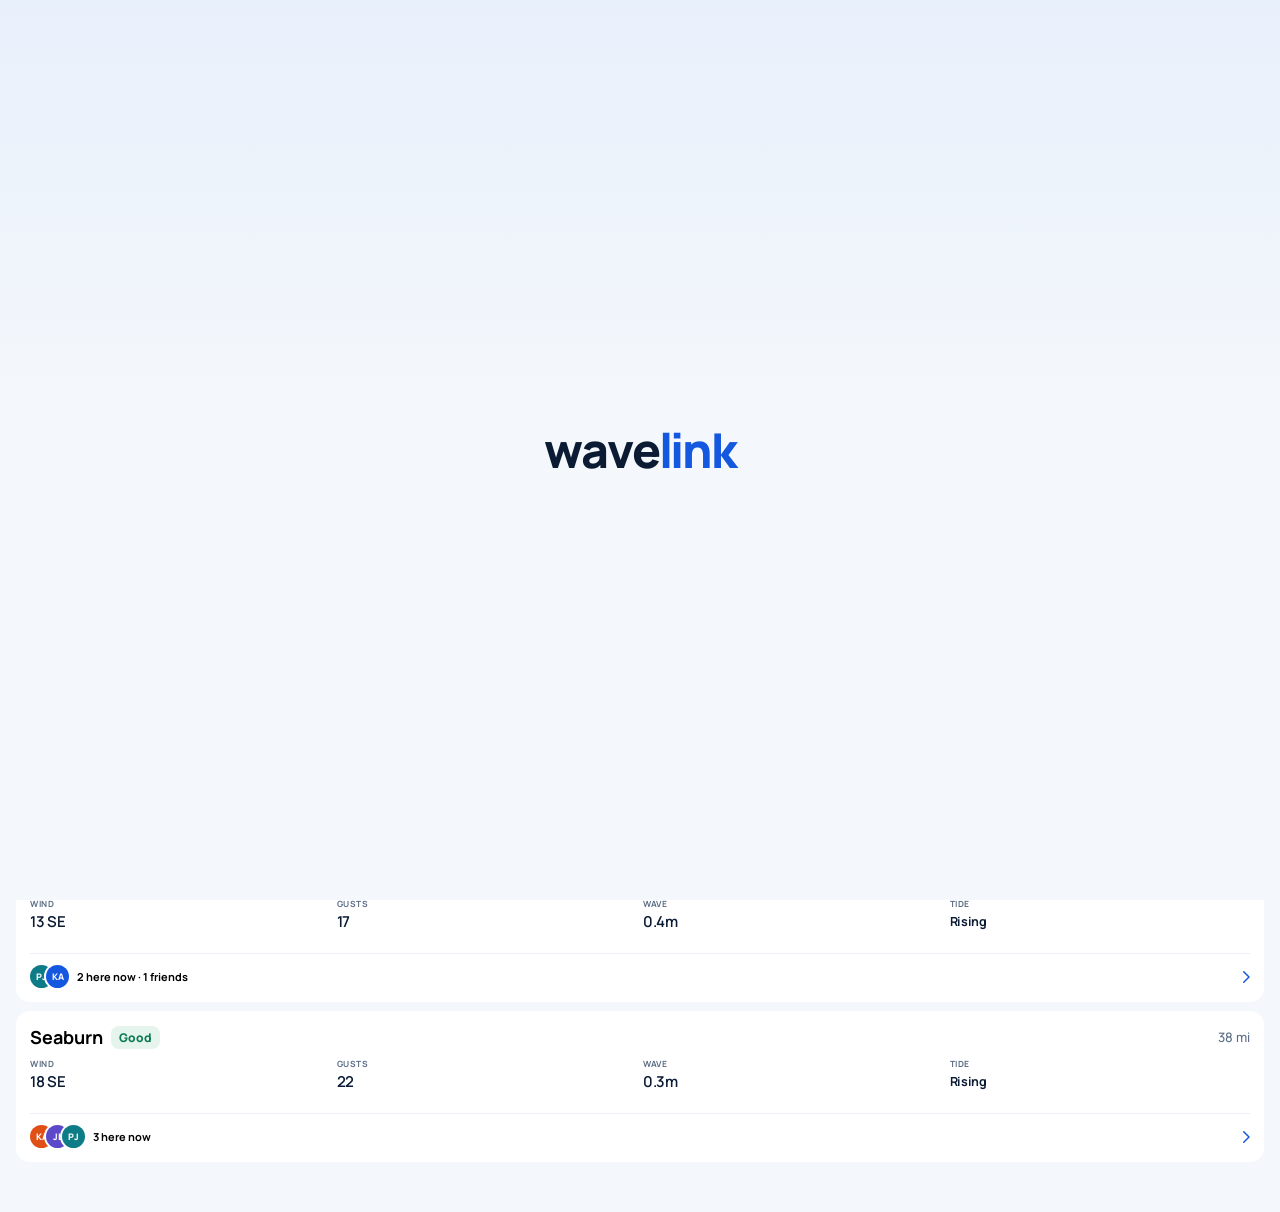
==== index.html @ 1bccefda "First commit" ====
<!doctype html>

<html lang="en">
  <head>
    <title>Wave Link</title>
    <link rel="stylesheet" href="style.css" />
    <meta charset="utf-8" />
    <meta
      name="viewport"
      content="width=device-width, initial-scale=1 viewport-fit=cover"
    />
    <link rel="preconnect" href="https://fonts.gstatic.com" crossorigin />
    <link
      href="https://fonts.googleapis.com/css2?family=Manrope:wght@400;500;600;700;800&family=Space+Grotesk:wght@500;600;700&display=swap"
      rel="stylesheet"
    />
    <link rel="stylesheet" href="motion.css" />
    <link rel="icon" href="assets/logo/favicon/favicon.ico" sizes="any" />
    <link
      rel="icon"
      href="assets/logo/favicon/favicon.svg"
      type="image/svg+xml"
    />
    <link
      rel="apple-touch-icon"
      href="assets/logo/favicon/apple-touch-icon.png"
    />
  </head>
  <body>
    <div class="splash" id="splash" aria-hidden="true">
      <div class="splash-word">
        <span style="--i: 0">w</span><span style="--i: 1">a</span
        ><span style="--i: 2">v</span><span style="--i: 3">e</span
        ><span class="blue" style="--i: 4">l</span
        ><span class="blue" style="--i: 5">i</span
        ><span class="blue" style="--i: 6">n</span
        ><span class="blue" style="--i: 7">k</span>
      </div>
      <p class="splash-caption">Checking conditions near you</p>
    </div>
    <header>
      <a href="index.html" class="brand" aria-label="wavelink">
        <span class="brand-w" aria-hidden="true"
          ><span class="brand-w-letter">w</span
          ><svg class="brand-wave" viewBox="0 0 33 20">
            <path
              pathLength="1"
              d="M3 13c4.5-6.5 9-6.5 13.5 0s9 6.5 13.5 0"
            /></svg></span
        ><span class="brand-rest" aria-hidden="true"
          >ave<span class="brand-link">link</span></span
        >
      </a>
      <img
        class="search-icon-header"
        alt="Search Icon"
        src="assets/icons/ui/search.svg"
      />
      <img class="bell" alt="Bell Icon" src="assets/icons/ui/bell.svg" />
      <span class="avatar">MS</span>
    </header>
    <main>
      <!--<div class="search-bar">
        <img src="assets/icons/ui/search.svg" class="search-icon" alt="" />
        <label for="spot-search" class="visually-hidden"
          >Search spots, people or activities</label
        >
        <input
          id="spot-search"
          type="search"
          placeholder="Search spots, people or activities"
        />
      </div>-->
      <div class="checked-banner" id="checked-banner" hidden>
        <span class="checked-dot"></span>
        <div class="checked-text">
          <span class="checked-title">You're at Beadnell Bay</span>
          <span class="checked-sub" id="checked-sub"
            >Wingfoiling · until 18:30</span
          >
        </div>
        <button type="button" class="checked-out" id="check-out-button">
          Check out
        </button>
      </div>
      <section class="condition-near">
        <div class="condition-near-title">
          <img
            alt=""
            src="assets/icons/nav/map-blue.svg"
            class="condition-near-icon"
          />
          <span class="location">Beadnell Bay</span>
          <span class="time">Now 14:20</span>
        </div>
        <div class="hero-main">
          <div class="hero-wind">
            <span class="hero-number" id="hero-value">23</span>
            <div class="hero-unit">
              <span id="hero-unit">mph</span>
              <span class="hero-dir" id="hero-dir">SE</span>
            </div>
          </div>
          <div class="hero-gusts">
            <span class="hero-gusts-label" id="hero-sec-label">Gusts</span>
            <span class="hero-gusts-value" id="hero-sec-value">27</span>
          </div>
        </div>

        <div class="hero-metrics">
          <div class="hero-metric">
            <span class="spot-label">Wave</span>
            <span class="spot-value">0.7 m</span>
          </div>
          <div class="hero-metric">
            <span class="spot-label">Period</span>
            <span class="spot-value">6 s</span>
          </div>
          <div class="hero-metric">
            <span class="spot-label">Tide</span>
            <span class="spot-value">Rising</span>
          </div>
          <div class="hero-metric">
            <span class="spot-label">Water</span>
            <span class="spot-value">14°</span>
          </div>
        </div>
        <div class="condition-near-description">
          <span class="dot dot--good"></span>
          <!--<span class="description"
            >Steady SE, cross-on at the north end - 4.5 m weather</span
          >-->
        </div>
        <div class="hero-actions">
          <button type="button" class="check-in-button">
            <img src="assets/icons/ui/check-in-white.svg" alt="" />
            Check in here
          </button>
          <button
            type="button"
            class="cam-button"
            id="photo-button"
            aria-label="Post a spot report"
          >
            <img src="assets/icons/ui/camera-blue.svg" alt="" />
          </button>

          <input
            type="file"
            id="photo-input"
            accept="image/*,video/*"
            capture="environment"
            class="visually-hidden"
          />
        </div>
      </section>
      <fieldset class="sport-picker">
        <!--<legend>Condition For</legend>-->
        <div class="pills">
          <input type="radio" id="wing" name="activity" value="wing" checked />
          <label for="wing">
            <img alt="Wing Icon" src="assets/icons/activity/wing.svg" />
            Wing
          </label>

          <input type="radio" id="surf" name="activity" value="surf" />
          <label for="surf">
            <img alt="Surf Icon" src="assets/icons/activity/surf.svg" />
            Surf
          </label>

          <input type="radio" id="kite" name="activity" value="kite" />
          <label for="kite">
            <img alt="Kite Icon" src="assets/icons/activity/kite.svg" />
            Kite
          </label>

          <input type="radio" id="sup" name="activity" value="sup" />
          <label for="sup">
            <img alt="Sup Icon" src="assets/icons/activity/sup.svg" />
            SUP
          </label>

          <input type="radio" id="kayak" name="activity" value="kayak" />
          <label for="kayak">
            <img alt="Kayak Icon" src="assets/icons/activity/kayak.svg" />
            Kayak
          </label>
        </div>
      </fieldset>
      <section class="out-right-now">
        <div class="out-now-title">
          <h3 class="out-right-now-title">Out right now</h3>
          <a href="#" class="out-now-see-all">See all</a>
        </div>
        <div class="out-now-container">
          <div class="out-now-container-title">
            <span class="dot"></span>
            <span class="friends-count"
              ><b id="friend-total">6</b> friends on the water</span
            >
            <span class="spots-count"
              >across <b id="spot-total">3</b> spots</span
            >
          </div>
          <div class="friend-tiles">
            <a href="#" class="friend-tile">
              <span class="friend-avatar" style="background: #1558e0">
                KA
                <img
                  class="friend-badge"
                  src="assets/icons/activity/wing.svg"
                  alt=""
                />
              </span>
              <span class="friend-name">Kevin.A</span>
              <span class="friend-status">Beadnell<br />until 18:30</span>
            </a>
            <a href="#" class="friend-tile">
              <span class="friend-avatar" style="background: #e04f15">
                PJ
                <img
                  class="friend-badge"
                  src="assets/icons/activity/surf.svg"
                  alt=""
                />
              </span>
              <span class="friend-name">Pete.J</span>
              <span class="friend-status">Beadnell<br />posted photo</span>
            </a>
            <a href="#" class="friend-tile">
              <span class="friend-avatar" style="background: #7a15e0">
                JL
                <img
                  class="friend-badge"
                  src="assets/icons/activity/wing.svg"
                  alt=""
                />
              </span>
              <span class="friend-name">James.L</span>
              <span class="friend-status">Beadnell<br />1 hrs in</span>
            </a>
            <a href="#" class="friend-tile">
              <span class="friend-avatar" style="background: #0e7c86">
                TL
                <img
                  class="friend-badge"
                  src="assets/icons/activity/sup.svg"
                  alt=""
                />
              </span>
              <span class="friend-name">Tadek.L</span>
              <span class="friend-status">Tynemouth<br />until 17:00</span>
            </a>
            <a href="#" class="friend-tile">
              <span class="friend-avatar" style="background: #eae610">
                WH
                <img
                  class="friend-badge"
                  src="assets/icons/activity/wing.svg"
                  alt=""
                />
              </span>
              <span class="friend-name">Will.H</span>
              <span class="friend-status">Bambaurgh<br />until 17:00</span>
            </a>
            <a href="#" class="friend-tile">
              <span class="friend-avatar" style="background: #10b7ea">
                GS
                <img
                  class="friend-badge"
                  src="assets/icons/activity/wing.svg"
                  alt=""
                />
              </span>
              <span class="friend-name">Glen.S</span>
              <span class="friend-status">Beadnell<br />8 hrs in</span>
            </a>
            <a href="#" class="add-friend">
              <span class="friend-avatar" style="background: #828282ff">
                +
              </span>
              <span class="friend-name">Add Friends</span>
            </a>
          </div>

          <div class="out-now-lower">
            <span class="people-out"
              ><b id="people-total">22</b> people out at your spots</span
            >
            <a href="#" class="busiest">
              Busiest: <b id="busiest-spot">Tynemouth (9)</b>
              <img src="assets/icons/ui/chevron-right-blue.svg" alt="" />
            </a>
          </div>
        </div>
      </section>
      <section class="favourite-spots">
        <div class="favourite-spots-heading">
          <h3 class="favourite-spots-title">Favourite spots</h3>
          <a href="#" class="favourite-spots-edit">Edit</a>
        </div>
        <div class="favourite-tiles">
          <a href="site.html" class="favourite-tile" data-spot="beadnell">
            <div class="spot-upper">
              <span class="spot-name">Beadnell Bay</span>
              <span class="spot-verdict verdict--good">Good</span>
              <span class="spot-dist">6 mi</span>
            </div>
            <div class="fav-metrics">
              <div class="fav-metric">
                <span class="spot-label">Wind</span>
                <span class="spot-value spot-wind">23 SE</span>
              </div>
              <div class="fav-metric">
                <span class="spot-label">Wave</span>
                <span class="spot-value spot-wave">0.7m</span>
              </div>
              <div class="fav-metric">
                <span class="spot-label">Water</span>
                <span class="spot-value spot-water">14°</span>
              </div>
              <div class="fav-metric">
                <span class="spot-label">Tide</span>
                <span class="spot-value spot-tide">Rising</span>
              </div>
            </div>
            <div class="spot-lower">
              <div class="spot-avatars">
                <span class="mini-avatar" style="background: #1558e0">KA</span>
                <span class="mini-avatar" style="background: #e04f15">PJ</span>
                <span class="mini-avatar" style="background: #5b49c9">JL</span>
                <span class="mini-more">+4</span>
              </div>
              <span class="spot-here">7 here now · 3 friends</span>
              <img src="assets/icons/ui/chevron-right-blue.svg" alt="" />
            </div>
          </a>
          <a href="#" class="favourite-tile" data-spot="budle bay">
            <div class="spot-upper">
              <span class="spot-name">Budle Bay</span>
              <span class="spot-verdict verdict--moderate">Light</span>
              <span class="spot-dist">14 mi</span>
            </div>
            <div class="fav-metrics">
              <div class="fav-metric">
                <span class="spot-label">Wind</span>
                <span class="spot-value spot-wind">13 SE</span>
              </div>
              <div class="fav-metric">
                <span class="spot-label">Wave</span>
                <span class="spot-value spot-wave">0.4m</span>
              </div>
              <div class="fav-metric">
                <span class="spot-label">Water</span>
                <span class="spot-value spot-water">14°</span>
              </div>
              <div class="fav-metric">
                <span class="spot-label">Tide</span>
                <span class="spot-value spot-tide">Rising</span>
              </div>
            </div>
            <div class="spot-lower">
              <div class="spot-avatars">
                <span class="mini-avatar" style="background: #0e7c86">PJ</span>
                <span class="mini-avatar" style="background: #1558e0">KA</span>
              </div>
              <span class="spot-here">2 here now · 1 friends</span>
              <img src="assets/icons/ui/chevron-right-blue.svg" alt="" />
            </div>
          </a>
          <a href="#" class="favourite-tile" data-spot="seaburn">
            <div class="spot-upper">
              <span class="spot-name">Seaburn</span>
              <span class="spot-verdict verdict--good">Good</span>
              <span class="spot-dist">38 mi</span>
            </div>
            <div class="fav-metrics">
              <div class="fav-metric">
                <span class="spot-label">Wind</span>
                <span class="spot-value spot-wind">18 SE</span>
              </div>
              <div class="fav-metric">
                <span class="spot-label">Wave</span>
                <span class="spot-value spot-wave">0.3m</span>
              </div>
              <div class="fav-metric">
                <span class="spot-label">Water</span>
                <span class="spot-value spot-water">14°</span>
              </div>
              <div class="fav-metric">
                <span class="spot-label">Tide</span>
                <span class="spot-value spot-tide">Rising</span>
              </div>
            </div>
            <div class="spot-lower">
              <div class="spot-avatars">
                <span class="mini-avatar" style="background: #e04f15">KA</span>
                <span class="mini-avatar" style="background: #5b49c9">JL</span>
                <span class="mini-avatar" style="background: #0e7c86">PJ</span>
              </div>
              <span class="spot-here">3 here now</span>
              <img src="assets/icons/ui/chevron-right-blue.svg" alt="" />
            </div>
          </a>
        </div>
      </section>
      <nav class="tab-bar">
        <a href="index.html" class="tab is-active">
          <img src="assets/icons/nav/home-blue.svg" alt="" />
          Home
        </a>
        <a href="map.html" class="tab">
          <img src="assets/icons/nav/map.svg" alt="" />
          Map
        </a>
        <a href="friends.html" class="tab">
          <img src="assets/icons/nav/friends.svg" alt="" />
          Friends
        </a>
        <a href="profile.html" class="tab">
          <img src="assets/icons/nav/profile.svg" alt="" />
          Profile
        </a>
      </nav>
    </main>

    <dialog class="sheet" id="check-in-sheet">
      <span class="sheet-grabber"></span>

      <div class="sheet-head">
        <div>
          <h2>I'm at Beadnell Bay</h2>
          <p class="sheet-sub">23 mph SE · gusts 27 · 0.7 m · water 14°</p>
        </div>
      </div>

      <div class="sheet-field">
        <span class="sheet-label">Activity</span>
        <div class="pills">
          <input
            type="radio"
            id="ci-wing"
            name="ci-activity"
            value="wing"
            checked
          />
          <label for="ci-wing"
            ><img alt="" src="assets/icons/activity/wing.svg" />Wing</label
          >

          <input type="radio" id="ci-surf" name="ci-activity" value="surf" />
          <label for="ci-surf"
            ><img alt="" src="assets/icons/activity/surf.svg" />Surf</label
          >

          <input type="radio" id="ci-kite" name="ci-activity" value="kite" />
          <label for="ci-kite"
            ><img alt="" src="assets/icons/activity/kite.svg" />Kite</label
          >

          <input type="radio" id="ci-sup" name="ci-activity" value="sup" />
          <label for="ci-sup"
            ><img alt="" src="assets/icons/activity/sup.svg" />SUP</label
          >

          <input type="radio" id="ci-kayak" name="ci-activity" value="kayak" />
          <label for="ci-kayak"
            ><img alt="" src="assets/icons/activity/kayak.svg" />Kayak</label
          >
        </div>
      </div>

      <div class="sheet-field">
        <span class="sheet-label">Until</span>
        <div class="until-display">
          <img src="assets/icons/ui/clock-blue.svg" alt="" />
          <span class="until-time" id="until-time">18:30</span>
          <span class="until-note" id="until-note">about 4 hrs</span>
        </div>
        <div class="until-chips">
          <input type="radio" id="u1" name="until" value="1" />
          <label for="u1">1 hr</label>

          <input type="radio" id="u2" name="until" value="2" />
          <label for="u2">2 hrs</label>

          <input type="radio" id="u4" name="until" value="4" checked />
          <label for="u4">4 hrs</label>

          <input type="radio" id="u0" name="until" value="open" />
          <label for="u0">Open</label>
        </div>
      </div>

      <div class="sheet-field">
        <span class="sheet-label">Visible to</span>
        <div class="visibility">
          <input
            type="radio"
            id="vis-friends"
            name="visibility"
            value="friends"
            checked
          />
          <label for="vis-friends"
            ><img
              src="assets/icons/nav/friends-blue.svg"
              alt=""
            />Friends</label
          >

          <input
            type="radio"
            id="vis-everyone"
            name="visibility"
            value="everyone"
          />
          <label for="vis-everyone"
            ><img src="assets/icons/nav/profile.svg" alt="" />Everyone
            here</label
          >
        </div>
      </div>

      <button type="button" class="btn-primary">Check in</button>
      <button type="button" id="sheet-close">Cancel</button>
    </dialog>
    <dialog class="sheet" id="done-sheet">
      <span class="sheet-grabber"></span>

      <div class="done-top">
        <span class="done-tick">
          <img src="assets/icons/ui/check-green.svg" alt="" />
        </span>
        <h2>You're checked in</h2>
        <p class="sheet-sub" id="done-sub">
          Beadnell Bay · wingfoiling until 18:30
        </p>
      </div>

      <div class="done-friends">
        <div class="spot-avatars">
          <span class="mini-avatar" style="background: #1558e0">KA</span>
          <span class="mini-avatar" style="background: #e04f15">PJ</span>
          <span class="mini-avatar" style="background: #5b49c9">JL</span>
        </div>
        <div class="checked-text">
          <span class="checked-title">3 friends can see you're here</span>
          <span class="sheet-note">They'll get an alert if they're nearby</span>
        </div>
      </div>
      <div class="done-lower">
        <button
          type="button"
          class="cam-button"
          id="report-photo-button"
          aria-label="Post a spot report"
        >
          Post a report
          <img src="assets/icons/ui/camera-blue.svg" alt="" />
        </button>

        <input
          type="file"
          id="report-photo-input"
          accept="image/*,video/*"
          capture="environment"
          class="visually-hidden"
        />
        <button type="button" class="btn-primary" id="done-close">Done</button>
      </div>
    </dialog>
    <script src="script.js"></script>
    <script src="motion.js"></script>
  </body>
</html>
---- style.css ----
header,
main {
  padding-left: 16px;
  padding-right: 16px;
}

body {
  margin: 0;
  background: linear-gradient(180deg, #e8f0fb 0%, #f4f7fb 130px);
  font-family:
    "Manrope",
    -apple-system,
    "Segoe UI",
    sans-serif;
}

main {
  padding-bottom: 50px;
}

.number {
  font-family: "Space Grotesk", "Space Mono", monospace;
}

header {
  display: flex;
  align-items: center;
  gap: 4px;
  height: 44px;
  padding: 0 16px;
  padding-top: env(safe-area-inset-top);
}

.search-icon-header {
  width: 21px;
  height: 21px;
  flex-shrink: 0;
  margin-left: auto;
}

.bell {
  width: 21px;
  height: 21px;
  flex-shrink: 0;
  margin-left: 14px;
}

.avatar {
  flex-shrink: 0;
  background-color: rgb(64, 70, 238);
  border-radius: 50px;
  padding: 7px 7px 7px 7px;
  color: #fff;
  font-size: 12px;
  font-weight: 800;
  border: solid 1px white;
  margin-left: 15px;
}

.search-bar {
  display: flex;
  align-content: center;
  gap: 9px;
  height: 46px;
  padding: 0 14px;
  background: #fff;
  border-radius: 14px;
  box-shadow:
    0 1px 2px rgba(10, 27, 51, 0.06),
    0 6px 18px -10px rgba(10, 27, 51, 0.18);
  margin-top: 12px;
  margin-bottom: 12px;
}

.search-icon {
  width: 18px;
  height: 18px;
  flex-shrink: 0;
  padding-top: 13px;
}

.search-bar input {
  flex-grow: 1;
  min-width: 0;
  border: 0;
  outline: none;
  background: transparent;
  font-family: inherit;
  font-size: 16px;
  color: #0a1b33;
  appearance: none;
}

.visually-hidden {
  position: absolute;
  width: 1px;
  height: 1px;
  overflow: hidden;
  white-space: nowrap;
}

.condition-near {
  background-color: white;
  border-radius: 14px;
  margin-top: 20px;
  display: flex;
  flex-direction: column;
  padding: 14px;
}

.condition-near-icon {
  width: 14px;
  height: 14px;
  flex-shrink: 0;
  margin-right: -5px;
}

.condition-near-title {
  display: flex;
  align-items: center;
  gap: 10px;
}

.condition-near-you {
  margin: 0;
  font-size: 14px;
  font-weight: 600;
}

.location {
  font-size: 15px;
  font-weight: 700;
  color: rgb(0, 0, 0);
}

.time {
  font-size: 11px;
  font-weight: 500;
  color: rgb(98, 98, 98);
  margin-left: auto;
}

.type {
  font-size: 9px;
  font-weight: 700;
  color: #5a6c85;
}

.number {
  font-size: 19px;
  font-weight: 600;
  color: #0a1b33;
}

.extra {
  font-size: 10px;
  font-weight: 600;
  color: #5a6c85;
}

.type {
  text-transform: uppercase;
  letter-spacing: 0.07em;
}

.hero-main {
  display: flex;
  align-items: flex-end;
  gap: 14px;
  margin-top: 10px;
}

.hero-wind {
  display: flex;
  align-items: flex-end;
  gap: 6px;
}

.hero-number {
  font-size: 62px;
  font-weight: 600;
  letter-spacing: -2.5px;
  line-height: 0.85;
  color: #0a1b33;
}

.hero-unit {
  display: flex;
  flex-direction: column;
  gap: 2px;
  padding-bottom: 5px;
  font-size: 12px;
  font-weight: 800;
  color: #34465f;
}

.hero-dir {
  color: #1558e0;
}

.hero-gusts {
  display: flex;
  flex-direction: column;
  gap: 2px;
  padding-bottom: 4px;
}

.hero-gusts-label {
  font-size: 11px;
  font-weight: 700;
  color: #5a6c85;
}

.hero-gusts-value {
  font-family: "Space Grotesk", sans-serif;
  font-size: 26px;
  font-weight: 600;
  color: #0a1b33;
}

.hero-metrics {
  display: flex;
  gap: 6px;
  margin-top: 11px;
  padding-top: 11px;
  border-top: 1px solid #e4e9f0;
}

.hero-metric {
  flex: 1 1 0;
  display: flex;
  flex-direction: column;
  gap: 1px;
}

.hero-actions {
  display: flex;
  gap: 8px;
  margin-top: 12px;
  padding-top: 12px;
  border-top: 1px solid #e4e9f0;
}

.check-in-button {
  flex: 1 1 0;
  height: 46px;
  border: 0;
  border-radius: 12px;
  background: #1558e0;
  color: #fff;
  font-size: 14px;
  font-weight: 800;
  display: flex;
  align-items: center;
  justify-content: center;
  gap: 8px;
  cursor: pointer;
}

.cam-button {
  width: 52px;
  height: 46px;
  border: 0;
  border-radius: 12px;
  background: #eef4fe;
  display: flex;
  align-items: center;
  justify-content: center;
  flex-shrink: 0;
  cursor: pointer;
}

.sport-picker legend {
  padding: 0;
  padding-top: 20px;
  margin-bottom: 8px;
  font-size: 10px;
  font-weight: 700;
  letter-spacing: 0.09em;
  text-transform: uppercase;
  color: #5a6c85;
}

.sport-picker {
  border: 0;
  margin: 0;
  padding: 0;
  padding-top: 20px;
}

.pills {
  display: flex;
  gap: 7px;
  background-color: white;
  border-radius: 14px;
  padding: 5px 5px 5px 5px;
}

.pills label {
  background-color: white;
  border-radius: 14px;
  display: flex;
  flex-direction: column;
  align-items: center;
  justify-content: center;
  font-size: 10px;
  flex-grow: 1;
  flex-basis: 0;
  height: 46px;
  gap: 2px;
  font-weight: 700;
  color: #34465f;
}

.pills input {
  position: absolute;
  opacity: 0;
  pointer-events: none;
}

.pills input:checked + label {
  background-color: #1558e0;
  color: white;
}

.pills label img {
  width: 19px;
  height: 19px;
}

.pills input:checked + label img {
  filter: brightness(0) invert(1);
}

.out-now-container {
  background-color: white;
  border-radius: 14px;
  margin-top: -10px;
  display: flex;
  flex-direction: column;
  padding: 14px;
}

.out-now-title {
  display: flex;
  align-items: center;
  justify-content: space-between;
}

.out-right-now-title {
  font-size: 17px;
  font-weight: 800;
}

.out-now-see-all {
  text-decoration: none;
  font-size: 11.5px;
  font-weight: 700;
  color: #1558e0;
  padding: 8px;
  margin: -8px;
}

.out-now-container-title {
  display: flex;
  align-items: center;
  gap: 8px;
  margin-bottom: 10px;
}

.dot {
  width: 9px;
  height: 9px;
  border-radius: 50%;
  background: #0b7a53;
  flex-shrink: 0;
}

.spots-count {
  margin-left: auto;
  font-size: 10.5px;
  font-weight: 700;
  color: #5a6c85;
}

.friend-count {
  font-size: 14.5px;
  font-weight: 800;
}

.friend-tiles {
  display: flex;
  gap: 6px;
  overflow-x: auto;
  scroll-snap-type: x mandatory;
  scrollbar-width: none;
  margin: 0 -14px;
  padding: 0 14px;
  scroll-padding: 0 14px;
}

.friend-tiles::-webkit-scrollbar {
  display: none;
}

.add-friend {
  justify-content: center;
  border: 1.5px dashed #c2d3e8;
  background: #fff;
}

.add-friend .friend-avatar {
  background: #eef4fe !important;
  color: #1558e0;
  font-size: 20px;
  font-weight: 600;
}

.add-friend .friend-name {
  color: #1558e0;
}

.friend-tile,
.add-friend {
  width: 23%;
  flex-shrink: 0;
  scroll-snap-align: start;
  display: flex;
  flex-direction: column;
  align-items: center;
  gap: 5px;
  padding: 10px 6px;
  text-align: center;
  text-decoration: none;
  color: inherit;
  background-color: #f4f7fb;
  border-radius: 12px;
}

.friend-tile {
  display: flex;
  flex-direction: column;
  align-items: center;
  gap: 5px;
  flex-grow: 1;
  flex-basis: 0;
  padding: 10px 6px;
  text-align: center;
  color: inherit;
  background-color: #f4f7fb;
  border-radius: 12px;
  text-decoration: none;
}

.friend-avatar {
  position: relative;
  width: 36px;
  height: 36px;
  border-radius: 50%;
  color: #fff;
  font-size: 12px;
  font-weight: 800;
  display: flex;
  align-items: center;
  justify-content: center;
  flex-shrink: 0;
}

.friend-badge {
  position: absolute;
  right: -3px;
  bottom: -3px;
  width: 17px;
  height: 17px;
  padding: 3px;
  background: #fff;
  border-radius: 50%;
  box-sizing: border-box;
}

.friend-name {
  white-space: nowrap;
  overflow: hidden;
  text-overflow: ellipsis;
  max-width: 100%;
  font-size: 12px;
  font-weight: 800;
  color: #0a1b33;
  text-decoration: none;
}

.friend-status {
  font-size: 10px;
  font-weight: 600;
  color: #5a6c85;
  line-height: 1.25;
  text-decoration: none;
}

.friend-tile,
.add-friend {
  flex: 0 0 18%;
}

.out-now-lower {
  display: flex;
  align-items: center;
  gap: 8px;
  margin-top: 12px;
  padding-top: 11px;
  border-top: 1px solid #edf1f6;
}

.people-out {
  font-size: 12px;
  font-weight: 700;
  color: #34465f;
}

.busiest {
  margin-left: auto;
  display: flex;
  align-items: center;
  font-size: 11px;
  font-weight: 700;
  gap: 4px;
  color: #1558e0;
  text-decoration: none;
  white-space: nowrap;
}

.busiest img {
  width: 18px;
  height: 18px;
  margin-right: -5px;
}

.favourite-spots-heading {
  display: flex;
  align-items: center;
  justify-content: space-between;
}

.favourite-spots-edit {
  text-decoration: none;
  font-size: 11.5px;
  font-weight: 700;
  color: #1558e0;
  padding: 8px;
  margin: -8px;
}

.favourite-tiles {
  display: flex;
  flex-direction: column;
  gap: 9px;
}

.favourite-spots-title {
  margin: 0;
  font-size: 17px;
  font-weight: 800;
}

.favourite-tile {
  background-color: white;
  border-radius: 14px;
  display: flex;
  flex-direction: column;
  padding: 14px;
  text-decoration: none;
  color: inherit;
  gap: 9px;
}

.favourite-spots {
  display: flex;
  flex-direction: column;
  gap: 9px;
  margin-top: 20px;
}

.fav-metrics {
  display: flex;
  gap: 6px;
}

.fav-metric {
  flex-grow: 1;
  flex-basis: 0;
  display: flex;
  flex-direction: column;
  gap: 1px;
}

.spot-upper {
  display: flex;
  align-items: center;
  gap: 8px;
}

.spot-name {
  font-size: 18px;
  font-weight: 700;
}

.spot-verdict {
  font-size: 12px;
  font-weight: 800;
  padding: 3px 8px;
  border-radius: 8px;
}

.verdict--good {
  color: #0b7a53;
  background: #e6f4ee;
}
.verdict--moderate {
  color: #9a5b00;
  background: #fbf0de;
}
.verdict--poor {
  color: #c0392b;
  background: #fbeae7;
}

.spot-dist {
  margin-left: auto;
  font-size: 13px;
  font-weight: 500;
  color: #5a6c85;
}

.spot-label {
  font-size: 8.5px;
  font-weight: 700;
  letter-spacing: 0.07em;
  text-transform: uppercase;
  color: #5a6c85;
}

.spot-value {
  font-size: 15px;
  font-weight: 600;
  letter-spacing: -0.3px;
  color: #0a1b33;
}

.spot-tide {
  font-family: inherit;
  font-size: 12.5px;
  font-weight: 700;
  padding-top: 2px;
}

.spot-lower {
  display: flex;
  align-items: center;
  gap: 8px;
  margin-top: 12px;
  padding-top: 11px;
  border-top: 1px solid #edf1f6;
}

.spot-avatars {
  display: flex;
  align-items: center;
}

.mini-avatar {
  width: 23px;
  height: 23px;
  border-radius: 50%;
  display: flex;
  align-items: center;
  justify-content: center;
  font-size: 9px;
  font-weight: 800;
  color: #fff;
  box-shadow: 0 0 0 2px #fff;
}

.mini-more {
  height: 23px;
  padding: 0 6px;
  border-radius: 12px;
  display: flex;
  align-items: center;
  background: #edf1f6;
  color: #34465f;
  font-size: 9.5px;
  font-weight: 800;
  box-shadow: 0 0 0 2px #fff;
}

.mini-avatar + .mini-avatar,
.mini-more {
  margin-left: -7px;
}

.spot-here {
  margin-right: auto;
  display: flex;
  align-items: center;
  font-size: 11px;
  font-weight: 700;
  gap: 4px;
  text-decoration: none;
  white-space: nowrap;
}

.spot-lower img {
  margin-left: auto;
  width: 18px;
  height: 18px;
  margin-right: -5px;
}

.tab-bar {
  position: fixed;
  left: 0;
  right: 0;
  bottom: 0;
  display: flex;
  height: 45px;
  padding: 8px 8px 0;
  background: rgba(255, 255, 255, 0.96);
  border-top: 1px solid #e4e9f0;
}

.tab {
  flex-grow: 1;
  flex-basis: 0;
  height: 52px;
  display: flex;
  flex-direction: column;
  align-items: center;
  justify-content: center;
  gap: 3px;
  font-size: 10px;
  font-weight: 700;
  color: #5a6c85;
  text-decoration: none;
}

.tab img {
  width: 21px;
  height: 21px;
  opacity: 0.55;
}

.tab.is-active {
  color: #1558e0;
}

.tab.is-active img {
  opacity: 1;
}

.sheet {
  box-sizing: border-box;
  width: 100%;
  max-width: none;
  margin: 0 0 auto;
  margin-top: auto;
  border: 0;
  border-radius: 26px 26px 0 0;
  padding: 10px 18px 24px;
  background: #fff;
}

.sheet::backdrop {
  background: rgba(6, 18, 34, 0.5);
}

.until-display {
  display: flex;
  align-items: center;
  gap: 12px;
  padding: 12px 14px;
  border-radius: 15px;
  background: #f4f7fb;
}

.until-time {
  font-family: "Space Grotesk", sans-serif;
  font-size: 30px;
  font-weight: 600;
  letter-spacing: -1px;
  color: #0a1b33;
}

.until-note {
  margin-left: auto;
  font-size: 11.5px;
  font-weight: 700;
  color: #5a6c85;
}

.until-chips {
  display: flex;
  gap: 7px;
  margin-top: 9px;
}

.until-chips input {
  position: absolute;
  opacity: 0;
  pointer-events: none;
}

.until-chips label {
  flex: 1 1 0;
  height: 42px;
  border-radius: 12px;
  border: 1px solid #e4e9f0;
  background: #fff;
  color: #34465f;
  display: flex;
  align-items: center;
  justify-content: center;
  font-size: 12px;
  font-weight: 800;
  cursor: pointer;
}

.until-chips input:checked + label {
  background: #eef4fe;
  border: 1.5px solid #1558e0;
  color: #1558e0;
}

.sheet {
  width: 100%;
  max-width: none;
  max-height: 88vh;
  margin: auto 0 0;
  border: 0;
  border-radius: 26px 26px 0 0;
  padding: 10px 18px calc(20px + env(safe-area-inset-bottom));
  background: #fff;
  overflow-y: auto;
  gap: 16px;
}

.sheet[open] {
  display: flex;
  flex-direction: column;
  gap: 16px;
}

body.sheet-open {
  overflow: hidden;
}

.sheet::backdrop {
  background: rgba(6, 18, 34, 0.5);
}

.sheet-grabber {
  width: 38px;
  height: 5px;
  border-radius: 3px;
  background: #dce3ec;
  align-self: center;
  flex-shrink: 0;
}

.sheet h2 {
  margin: 0;
  font-size: 21px;
  font-weight: 800;
  letter-spacing: -0.5px;
  color: #0a1b33;
}

.sheet-sub {
  margin: 3px 0 0;
  font-size: 11.5px;
  color: #5a6c85;
}

.sheet-field {
  display: flex;
  flex-direction: column;
  gap: 9px;
}

.sheet-label {
  font-size: 10px;
  font-weight: 800;
  letter-spacing: 0.09em;
  text-transform: uppercase;
  color: #5a6c85;
}

.sheet-note {
  margin: 0;
  font-size: 10.5px;
  line-height: 1.45;
  color: #5a6c85;
}

.until-display img {
  width: 20px;
  height: 20px;
}

.sheet .pills {
  background-color: #f4f7fb;
}

.visibility {
  display: flex;
  gap: 7px;
}

.visibility input {
  position: absolute;
  opacity: 0;
  pointer-events: none;
}

.visibility label {
  flex: 1 1 0;
  height: 44px;
  border-radius: 13px;
  border: 1px solid #e4e9f0;
  background: #fff;
  color: #34465f;
  display: flex;
  align-items: center;
  justify-content: center;
  gap: 6px;
  font-size: 12.5px;
  font-weight: 800;
  cursor: pointer;
}

.visibility input:checked + label {
  background: #eef4fe;
  border: 1.5px solid #1558e0;
  color: #1558e0;
}

.visibility label img {
  width: 16px;
  height: 16px;
}

.btn-primary {
  height: 50px;
  border: 0;
  border-radius: 14px;
  background: #1558e0;
  color: #fff;
  font-family: inherit;
  font-size: 15.5px;
  font-weight: 800;
  cursor: pointer;
}

#sheet-close {
  height: 50px;
  margin-top: -8px;
  border: 0;
  background: #f4f7fb;
  color: #5a6c85;
  border: 1.5px solid #e4e9f0;
  border-radius: 14px;
  font-family: inherit;
  font-size: 13px;
  font-weight: 700;
  cursor: pointer;
}

.done-top {
  display: flex;
  flex-direction: column;
  align-items: center;
  gap: 10px;
  padding: 6px 0 2px;
  text-align: center;
}

.done-tick {
  width: 68px;
  height: 68px;
  border-radius: 50%;
  background: #e6f4ee;
  display: flex;
  align-items: center;
  justify-content: center;
}

.done-tick img {
  width: 32px;
  height: 32px;
}

.done-friends {
  display: flex;
  align-items: center;
  gap: 11px;
  padding: 12px 14px;
  border-radius: 14px;
  background: #f4f7fb;
}

.checked-text {
  flex-grow: 1;
  min-width: 0;
  display: flex;
  flex-direction: column;
  gap: 1px;
}

.checked-title {
  font-size: 12.5px;
  font-weight: 800;
  color: #0a1b33;
}

.done-friends .checked-title {
  color: #0a1b33;
}
.done-friends .mini-avatar {
  box-shadow: 0 0 0 2px #f4f7fb;
}

.sheet:focus {
  outline: none;
}

.done-lower {
  display: flex;
  gap: 8px;
}

.done-lower > button {
  flex: 1 1 0;
  min-width: 0;
}

#report-photo-button {
  height: 54px;
  border: 0;
  border-radius: 14px;
  background: #eef4fe;
  color: #1558e0;
  font-family: inherit;
  font-size: 14.5px;
  font-weight: 800;
  display: flex;
  align-items: center;
  justify-content: center;
  gap: 8px;
  cursor: pointer;
}

#report-photo-button img {
  width: 18px;
  height: 18px;
}

.checked-banner {
  display: flex;
  align-items: center;
  gap: 10px;
  padding: 11px 13px;
  margin-top: 12px;
  border-radius: 14px;
  background: #1558e0;
}

.checked-banner[hidden] {
  display: none;
}

.checked-dot {
  width: 9px;
  height: 9px;
  border-radius: 50%;
  background: #7be8b8;
  flex-shrink: 0;
}

.checked-text {
  flex-grow: 1;
  display: flex;
  flex-direction: column;
  min-width: 0;
}

.checked-title {
  font-size: 12.5px;
  font-weight: 800;
  color: #fff;
}

.checked-sub {
  font-size: 11px;
  color: #c7dbfb;
}

.checked-out {
  height: 30px;
  padding: 0 12px;
  border: 0;
  border-radius: 10px;
  background: rgba(255, 255, 255, 0.18);
  color: #fff;
  font-family: inherit;
  font-size: 11.5px;
  font-weight: 800;
  cursor: pointer;
  flex-shrink: 0;
}

#photo-input {
  position: absolute;
  width: 1px;
  height: 1px;
  opacity: 0;
  pointer-events: none;
}

.photo-preview {
  width: 46px;
  height: 46px;
  border-radius: 12px;
  object-fit: cover;
  flex-shrink: 0;
}

.photo-preview[hidden] {
  display: none;
}
---- motion.css ----
/* ==========================================================
   wavelink motion
   Link this AFTER style.css:  <link rel="stylesheet" href="motion.css" />
   ========================================================== */

/* ---------- the header wordmark ---------- */

header {
  position: relative; /* a normal part of the page: it scrolls away straight away */
  z-index: 50;
  padding-top: env(safe-area-inset-top);
}

.brand {
  display: inline-flex;
  align-items: flex-start;
  font-family:
    "Manrope",
    -apple-system,
    sans-serif;
  font-weight: 800;
  font-size: 24px;
  letter-spacing: -0.045em;
  line-height: 1;
  color: #0a1b33;
  text-decoration: none;
}

.brand-link {
  color: #1558e0;
}

/* the w, and the wave it turns into */
.brand-w {
  position: relative;
  display: inline-block;
}

.brand-w-letter {
  display: inline-block;
  transform-origin: 50% 60%;
  transition:
    opacity 0.3s ease 0.1s,
    transform 0.4s cubic-bezier(0.65, 0, 0.35, 1) 0.1s;
}

.brand-wave {
  position: absolute;
  left: 50%;
  top: 0.24em;
  width: 0.86em;
  height: 0.52em;
  transform: translateX(-50%);
  overflow: visible;
}

.brand-wave path {
  fill: none;
  stroke: #1558e0;
  stroke-width: 4.6;
  stroke-linecap: round;
  stroke-dasharray: 1;
  stroke-dashoffset: 1;
  transition: stroke-dashoffset 0.45s cubic-bezier(0.3, 0.6, 0.2, 1);
}

/* "avelink" folds away */
.brand-rest {
  display: inline-block;
  overflow: hidden;
  white-space: nowrap;
  max-width: 3.3em;
  transition:
    max-width 0.55s cubic-bezier(0.65, 0, 0.35, 1) 0.25s,
    opacity 0.4s ease 0.3s;
}

/* ---------- scrolled: fold "avelink" away, then turn the w into a wave ----------
   Going down: the letters fold first (0–0.55s), then the w becomes a wave (from 0.3s).
   Coming back up: it plays in reverse — wave first, then the letters return. */
header.is-condensed .brand-rest {
  max-width: 0;
  opacity: 0;
  transition-delay: 0s, 0s;
}

header.is-condensed .brand-w-letter {
  opacity: 0;
  transform: scaleY(0.4);
  transition-delay: 0.3s, 0.3s;
}

header.is-condensed .brand-wave path {
  stroke-dashoffset: 0;
  transition-delay: 0.35s;
}

/* ---------- the splash ---------- */

body.is-splashing {
  overflow: hidden;
} /* no scrolling behind the splash */
body.is-splashing .brand {
  opacity: 0;
} /* the splash word lands here, so hide the real one */

.splash {
  position: fixed;
  inset: 0;
  z-index: 200;
  display: flex;
  align-items: center;
  justify-content: center;
}

.splash::before {
  /* the background, on its own layer so it can fade */
  content: "";
  position: absolute;
  inset: 0;
  background: linear-gradient(180deg, #e8f0fb 0%, #f4f7fb 45%);
  transition: opacity 0.5s ease 0.15s;
}

.splash-word {
  position: relative;
  display: flex;
  font-family:
    "Manrope",
    -apple-system,
    sans-serif;
  font-weight: 800;
  font-size: 48px;
  letter-spacing: -0.045em;
  line-height: 1;
  color: #0a1b33;
  transform-origin: 0 0;
  transition: transform 0.8s cubic-bezier(0.65, 0, 0.35, 1);
}

.splash-word .blue {
  color: #1558e0;
}

/* 1. letters rise in, 55ms apart   2. a swell rolls through the name */
.splash-word span {
  display: inline-block;
  opacity: 0;
  animation:
    rise 0.6s cubic-bezier(0.2, 0.7, 0.2, 1) forwards,
    swell 0.8s cubic-bezier(0.45, 0, 0.3, 1);
  animation-delay: calc(var(--i) * 55ms), calc(0.7s + var(--i) * 55ms);
}

@keyframes rise {
  from {
    opacity: 0;
    transform: translateY(0.4em);
  }
  to {
    opacity: 1;
    transform: translateY(0);
  }
}

@keyframes swell {
  0%,
  100% {
    transform: translateY(0);
  }
  35% {
    transform: translateY(-0.18em);
  }
  70% {
    transform: translateY(0.04em);
  }
}

.splash-caption {
  position: absolute;
  left: 0;
  right: 0;
  bottom: 70px;
  margin: 0;
  text-align: center;
  font-family:
    "Manrope",
    -apple-system,
    sans-serif;
  font-size: 12.5px;
  font-weight: 700;
  color: #5a6c85;
  opacity: 0;
  transform: translateY(4px);
  transition:
    opacity 0.4s ease,
    transform 0.4s ease;
}

/* 3. still loading: the swell keeps rolling and the caption appears */
.splash.is-loading .splash-word span {
  opacity: 1;
  animation: swell-loop 1.2s cubic-bezier(0.45, 0, 0.3, 1) infinite;
  animation-delay: calc(var(--i) * 55ms);
}

@keyframes swell-loop {
  0%,
  67%,
  100% {
    transform: translateY(0);
  }
  23% {
    transform: translateY(-0.18em);
  }
  47% {
    transform: translateY(0.04em);
  }
}

.splash.is-loading .splash-caption {
  opacity: 1;
  transform: translateY(0);
}

/* 4. the word flies up into the header (motion.js sets the exact transform) */
.splash.is-docking .splash-word span {
  opacity: 1;
  animation: none;
}

.splash.is-docking::before,
.splash.is-docking .splash-caption {
  opacity: 0;
}

/* ---------- Reduce Motion: no animation, just the content ---------- */
@media (prefers-reduced-motion: reduce) {
  .splash-word span {
    animation: none;
    opacity: 1;
  }
  .splash-word,
  .splash::before {
    transition: none;
  }
}
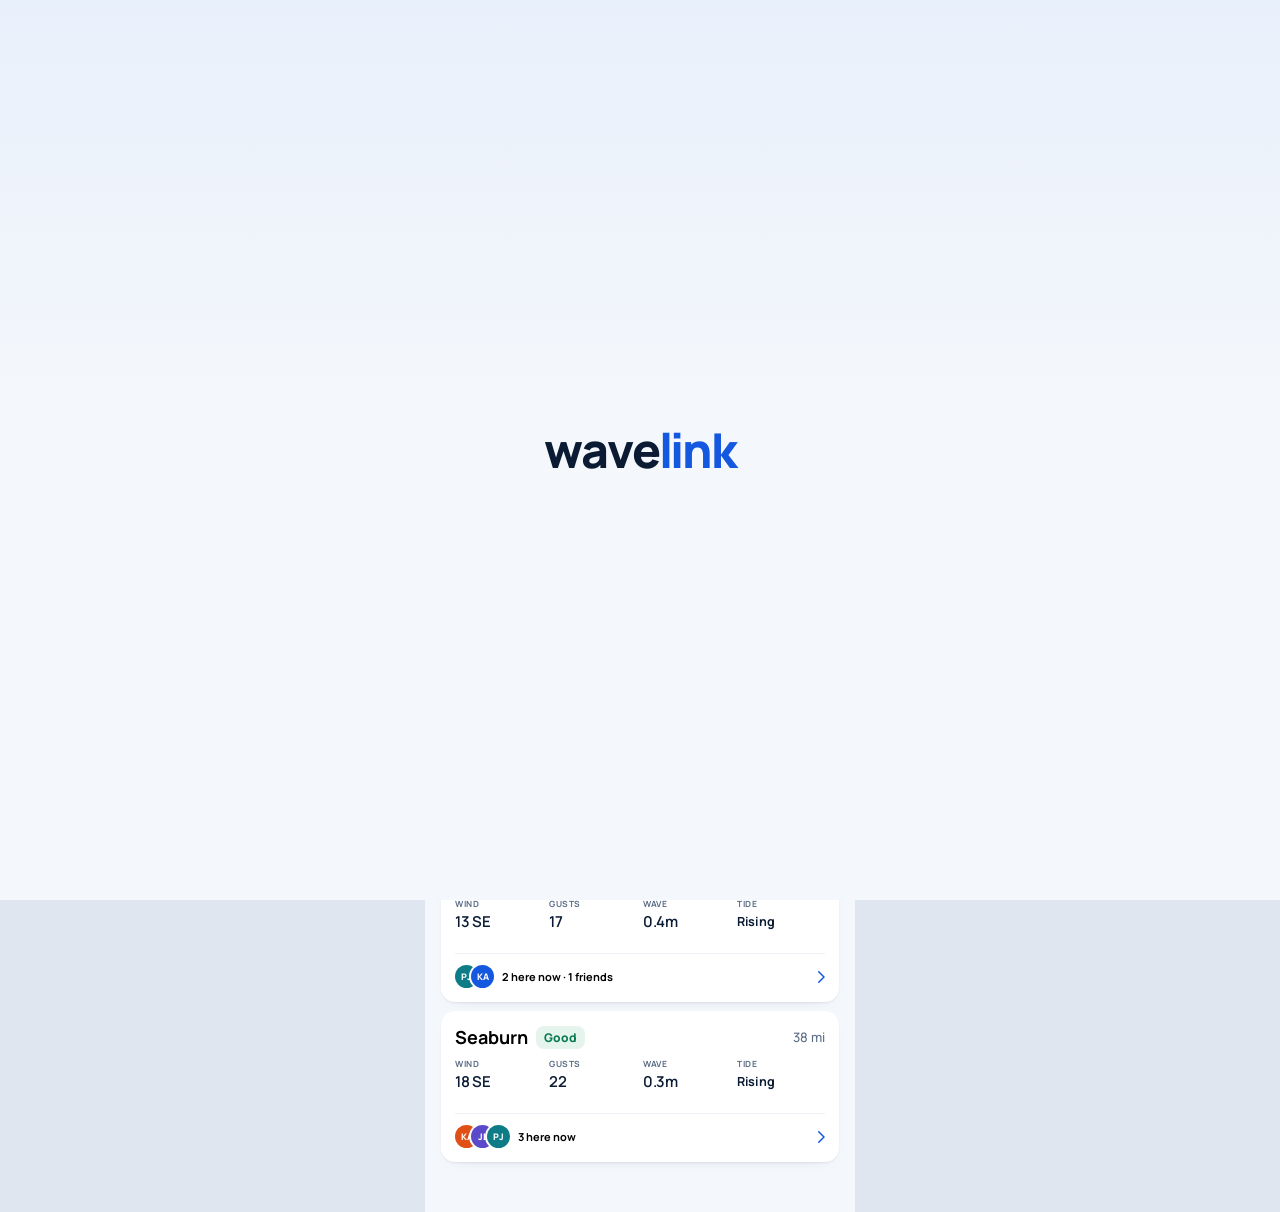
==== commit 1fd9c55e: "Addition of the site page" ====
--- a/index.html
+++ b/index.html
@@ -25,6 +25,7 @@
       rel="apple-touch-icon"
       href="assets/logo/favicon/apple-touch-icon.png"
     />
+    <meta name="theme-color" content="#eaf1fc" />
   </head>
   <body>
     <div class="splash" id="splash" aria-hidden="true">
--- a/style.css
+++ b/style.css
@@ -1,11 +1,37 @@
+*,
+*::before,
+*::after {
+  box-sizing: border-box;
+}
+
 header,
 main {
   padding-left: 16px;
   padding-right: 16px;
 }
 
+html {
+  background: #f4f7fb;
+}
+
+@media (min-width: 500px) {
+  html {
+    background: #dfe6f0;
+  }
+}
+
+.sheet::backdrop {
+  background: rgba(6, 18, 34, 0.45);
+}
+
+html.sheet-open {
+  background: #fff;
+}
+
 body {
-  margin: 0;
+  max-width: 430px;
+  margin: 0 auto;
+  min-height: 100vh;
   background: linear-gradient(180deg, #e8f0fb 0%, #f4f7fb 130px);
   font-family:
     "Manrope",
@@ -106,6 +132,9 @@
   display: flex;
   flex-direction: column;
   padding: 14px;
+  box-shadow:
+    0 1px 2px rgba(10, 27, 51, 0.06),
+    0 6px 16px -12px rgba(10, 27, 51, 0.22);
 }
 
 .condition-near-icon {
@@ -255,6 +284,7 @@
   justify-content: center;
   gap: 8px;
   cursor: pointer;
+  box-shadow: 0 8px 18px -8px rgba(21, 88, 224, 0.63);
 }
 
 .cam-button {
@@ -294,6 +324,9 @@
   background-color: white;
   border-radius: 14px;
   padding: 5px 5px 5px 5px;
+  box-shadow:
+    0 1px 2px rgba(10, 27, 51, 0.06),
+    0 6px 16px -12px rgba(10, 27, 51, 0.22);
 }
 
 .pills label {
@@ -339,6 +372,9 @@
   display: flex;
   flex-direction: column;
   padding: 14px;
+  box-shadow:
+    0 1px 2px rgba(10, 27, 51, 0.06),
+    0 6px 16px -12px rgba(10, 27, 51, 0.22);
 }
 
 .out-now-title {
@@ -422,7 +458,10 @@
 
 .friend-tile,
 .add-friend {
-  width: 23%;
+  flex: 0 0 78px;
+  width: 78px;
+  box-sizing: border-box;
+  min-width: 0;
   flex-shrink: 0;
   scroll-snap-align: start;
   display: flex;
@@ -435,21 +474,6 @@
   color: inherit;
   background-color: #f4f7fb;
   border-radius: 12px;
-}
-
-.friend-tile {
-  display: flex;
-  flex-direction: column;
-  align-items: center;
-  gap: 5px;
-  flex-grow: 1;
-  flex-basis: 0;
-  padding: 10px 6px;
-  text-align: center;
-  color: inherit;
-  background-color: #f4f7fb;
-  border-radius: 12px;
-  text-decoration: none;
 }
 
 .friend-avatar {
@@ -497,11 +521,6 @@
   text-decoration: none;
 }
 
-.friend-tile,
-.add-friend {
-  flex: 0 0 18%;
-}
-
 .out-now-lower {
   display: flex;
   align-items: center;
@@ -571,6 +590,9 @@
   text-decoration: none;
   color: inherit;
   gap: 9px;
+  box-shadow:
+    0 1px 2px rgba(10, 27, 51, 0.06),
+    0 6px 16px -12px rgba(10, 27, 51, 0.22);
 }
 
 .favourite-spots {
@@ -718,12 +740,14 @@
 
 .tab-bar {
   position: fixed;
-  left: 0;
-  right: 0;
+  left: 50%;
+  transform: translateX(-50%);
+  width: 100%;
+  max-width: 430px;
   bottom: 0;
   display: flex;
-  height: 45px;
-  padding: 8px 8px 0;
+  height: 52px;
+  padding: 4px 8px 0;
   background: rgba(255, 255, 255, 0.96);
   border-top: 1px solid #e4e9f0;
 }
@@ -755,18 +779,6 @@
 
 .tab.is-active img {
   opacity: 1;
-}
-
-.sheet {
-  box-sizing: border-box;
-  width: 100%;
-  max-width: none;
-  margin: 0 0 auto;
-  margin-top: auto;
-  border: 0;
-  border-radius: 26px 26px 0 0;
-  padding: 10px 18px 24px;
-  background: #fff;
 }
 
 .sheet::backdrop {
@@ -1136,3 +1148,171 @@
 .photo-preview[hidden] {
   display: none;
 }
+
+.site-header {
+  display: flex;
+  align-items: center;
+  gap: 4px;
+  height: 44px;
+  padding: 0 16px;
+}
+
+.back-home-arrow {
+  width: 21px;
+  height: 21px;
+  flex-shrink: 0;
+  margin-right: 14px;
+}
+
+.header-site-location {
+  display: flex;
+  margin-right: auto;
+}
+
+.condition-near-site {
+  background-color: white;
+  border-radius: 14px;
+  margin-top: 20px;
+  display: flex;
+  flex-direction: column;
+  padding: 14px;
+  box-shadow:
+    0 1px 2px rgba(10, 27, 51, 0.06),
+    0 6px 16px -12px rgba(10, 27, 51, 0.22);
+}
+
+.condition-near-icon {
+  width: 14px;
+  height: 14px;
+  flex-shrink: 0;
+  margin-right: -5px;
+}
+
+.condition-near-title {
+  display: flex;
+  align-items: center;
+  gap: 10px;
+}
+
+.condition-near-you {
+  margin: 0;
+  font-size: 14px;
+  font-weight: 600;
+}
+
+.hero-metrics-site {
+  display: flex;
+  gap: 6px;
+  margin-top: 11px;
+  padding-top: 11px;
+  padding-bottom: 10px;
+}
+
+.hero-metric-site {
+  background-color: #eef4fe;
+  border-radius: 10px;
+  padding: 10px;
+  flex: 1 1 0;
+  display: flex;
+  flex-direction: column;
+  gap: 1px;
+}
+
+.hero-metric-site-big {
+  display: flex;
+  flex-direction: column;
+}
+
+.hero-metric-site-small {
+  display: flex;
+}
+
+.spot-label-site,
+.spot-value-site {
+  font-size: 8.5px;
+  font-weight: 700;
+  color: #5a6c85;
+}
+
+.spot-label-site {
+  padding-right: 5px;
+}
+
+.lower-weather {
+  border-top: 1px solid #e4e9f0;
+  display: flex;
+  align-items: left;
+  padding-top: 10px;
+}
+
+.lower-weather img {
+  width: 15px;
+  height: 15px;
+  margin-right: 14px;
+}
+
+.weather-desc-1 {
+  margin-right: 10px;
+  font-size: 11px;
+  font-weight: 600;
+  color: #5a6c85;
+}
+
+.weather-desc-2 {
+  margin-right: 10px;
+  font-size: 11px;
+  font-weight: 600;
+  color: #5a6c85;
+}
+
+.weather-desc-3 {
+  margin-right: 10px;
+  font-size: 11px;
+  font-weight: 600;
+  color: #5a6c85;
+}
+
+#photo-button-site {
+  height: 50px;
+  border: 0;
+  border-radius: 14px;
+  background: white;
+  color: #1558e0;
+  font-family: inherit;
+  font-size: 14.5px;
+  font-weight: 800;
+  display: flex;
+  align-items: center;
+  justify-content: center;
+  gap: 8px;
+  cursor: pointer;
+  border: 1px solid #e4e9f0;
+}
+
+#photo-button-site img {
+  width: 20px;
+  height: 20px;
+}
+
+.group-chat-button {
+  height: 50px;
+  border: 0;
+  border-radius: 14px;
+  background: white;
+  color: #1558e0;
+  font-family: inherit;
+  font-size: 14.5px;
+  font-weight: 800;
+  display: flex;
+  align-items: center;
+  justify-content: center;
+  gap: 8px;
+  cursor: pointer;
+  padding: 15px;
+  border: 1px solid #e4e9f0;
+}
+
+.group-chat-button img {
+  width: 20px;
+  height: 20px;
+}
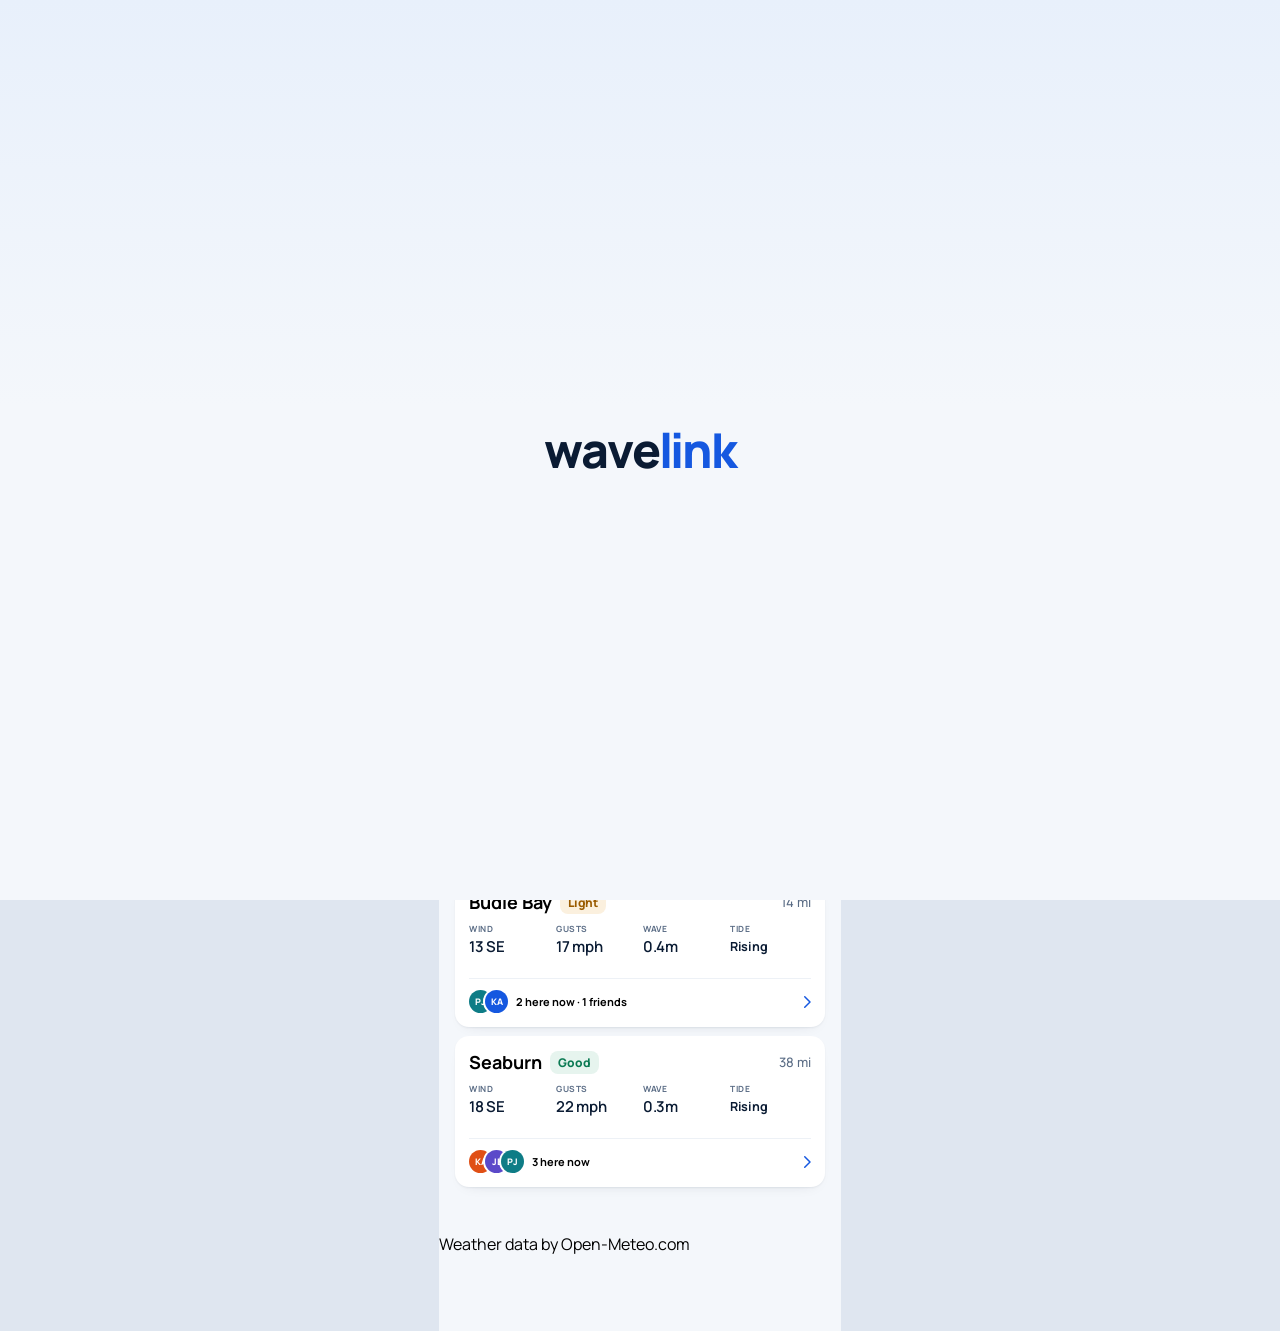
==== commit fbc89bbe: "Implementation of Weather API" ====
--- a/index.html
+++ b/index.html
@@ -7,8 +7,11 @@
     <meta charset="utf-8" />
     <meta
       name="viewport"
-      content="width=device-width, initial-scale=1 viewport-fit=cover"
+      content="width=device-width, initial-scale=1, viewport-fit=cover"
     />
+    <meta name="apple-mobile-web-app-capable" content="yes" />
+    <meta name="apple-mobile-web-app-status-bar-style" content="default" />
+    <meta name="theme-color" content="#eaf1fc" />
     <link rel="preconnect" href="https://fonts.gstatic.com" crossorigin />
     <link
       href="https://fonts.googleapis.com/css2?family=Manrope:wght@400;500;600;700;800&family=Space+Grotesk:wght@500;600;700&display=swap"
@@ -575,4 +578,7 @@
     <script src="script.js"></script>
     <script src="motion.js"></script>
   </body>
+  <footer>
+    <p>Weather data by Open-Meteo.com</p>
+  </footer>
 </html>
--- a/style.css
+++ b/style.css
@@ -29,7 +29,7 @@
 }
 
 body {
-  max-width: 430px;
+  max-width: 402px;
   margin: 0 auto;
   min-height: 100vh;
   background: linear-gradient(180deg, #e8f0fb 0%, #f4f7fb 130px);
@@ -38,10 +38,15 @@
     -apple-system,
     "Segoe UI",
     sans-serif;
+  padding-top: 25px;
 }
 
 main {
-  padding-bottom: 50px;
+  padding-bottom: 30px;
+}
+
+footer {
+  padding-bottom: 60px;
 }
 
 .number {
@@ -52,9 +57,8 @@
   display: flex;
   align-items: center;
   gap: 4px;
-  height: 44px;
-  padding: 0 16px;
-  padding-top: env(safe-area-inset-top);
+  min-height: 44px;
+  padding: calc(env(safe-area-inset-top, 0px) + 10px) 16px 10px;
 }
 
 .search-icon-header {
@@ -743,12 +747,12 @@
   left: 50%;
   transform: translateX(-50%);
   width: 100%;
-  max-width: 430px;
+  max-width: 402px;
   bottom: 0;
   display: flex;
-  height: 52px;
+  height: 70px;
   padding: 4px 8px 0;
-  background: rgba(255, 255, 255, 0.96);
+  background: rgba(255, 255, 255, 0.98);
   border-top: 1px solid #e4e9f0;
 }
 
@@ -843,10 +847,10 @@
 }
 
 .sheet {
-  width: 100%;
+  min-width: 402px;
   max-width: none;
   max-height: 88vh;
-  margin: auto 0 0;
+  margin: auto auto 0;
   border: 0;
   border-radius: 26px 26px 0 0;
   padding: 10px 18px calc(20px + env(safe-area-inset-bottom));
@@ -1149,6 +1153,8 @@
   display: none;
 }
 
+/*Site HTML*/
+
 .site-header {
   display: flex;
   align-items: center;
@@ -1167,6 +1173,22 @@
 .header-site-location {
   display: flex;
   margin-right: auto;
+}
+
+.star-location {
+  padding-right: 10px;
+}
+
+.star-location img {
+  width: 30px;
+}
+
+.bell-location {
+  padding-right: 10px;
+}
+
+.bell-location img {
+  width: 26px;
 }
 
 .condition-near-site {
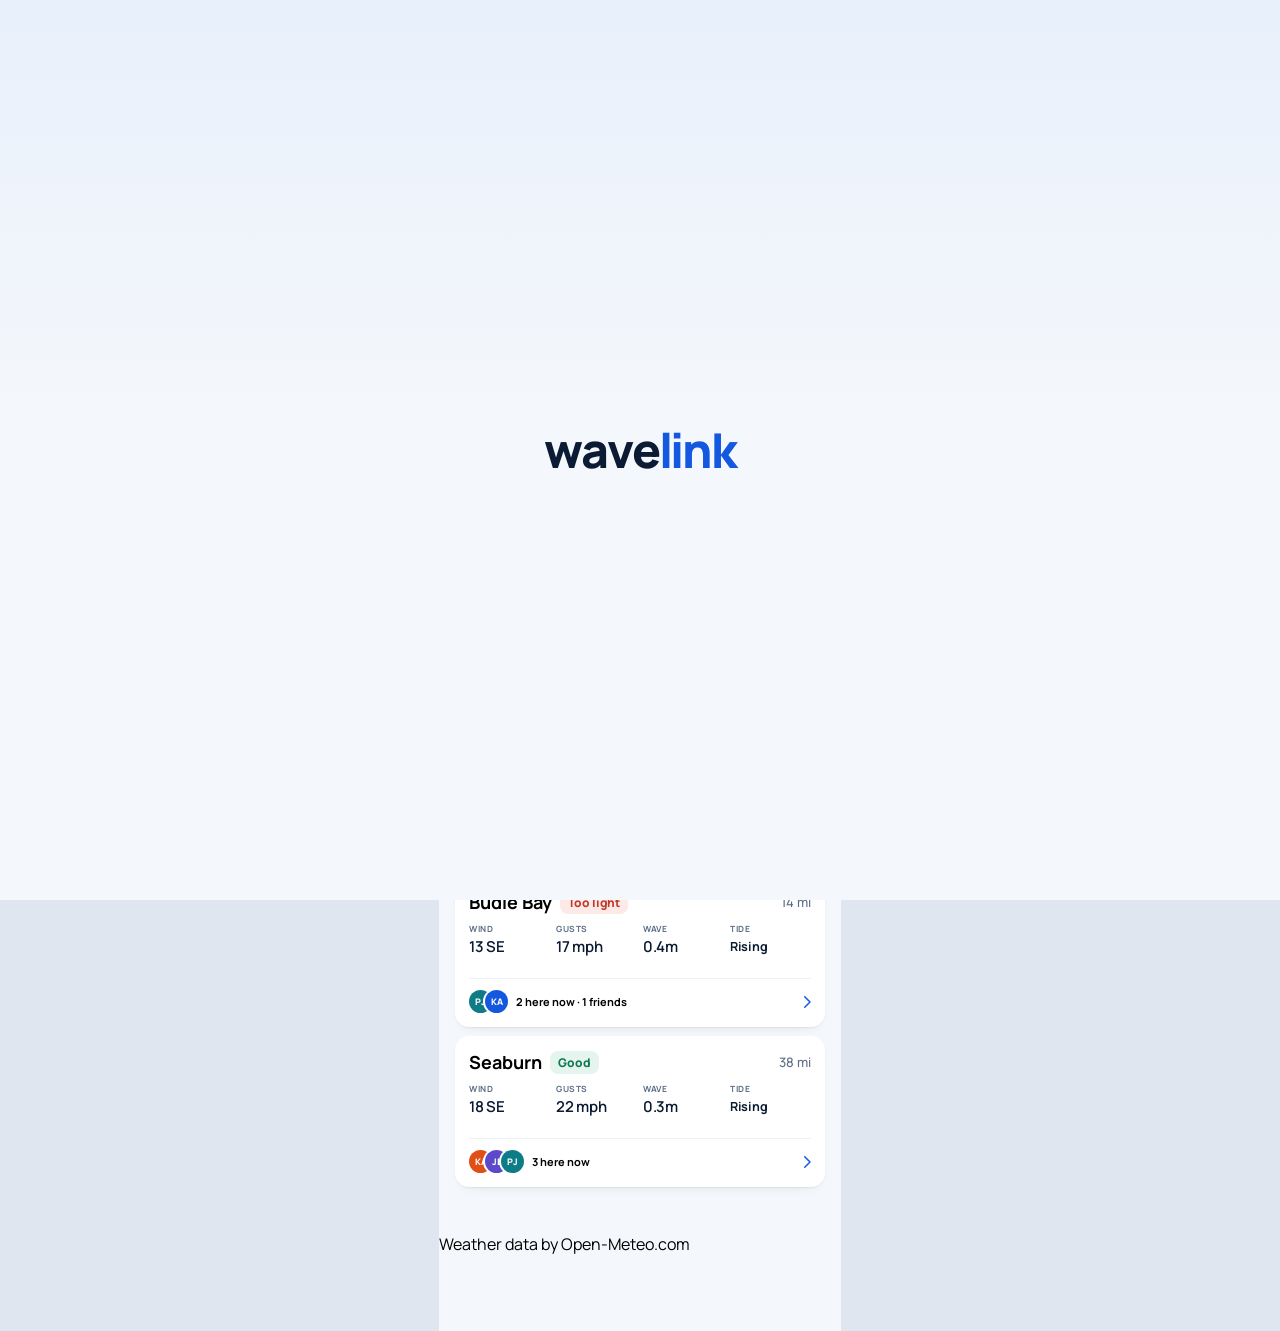
==== commit db8b1d3b: "manifest" ====
--- a/index.html
+++ b/index.html
@@ -18,6 +18,7 @@
       rel="stylesheet"
     />
     <link rel="stylesheet" href="motion.css" />
+    <link rel="manifest" href="manifest.json" />
     <link rel="icon" href="assets/logo/favicon/favicon.ico" sizes="any" />
     <link
       rel="icon"
--- a/style.css
+++ b/style.css
@@ -1338,3 +1338,84 @@
   width: 20px;
   height: 20px;
 }
+
+.site-people-here {
+  margin-top: 15px;
+  background-color: white;
+  border-radius: 14px;
+  padding: 10px;
+  box-shadow:
+    0 1px 2px rgba(10, 27, 51, 0.06),
+    0 6px 16px -12px rgba(10, 27, 51, 0.22);
+}
+
+.site-people-header {
+  display: flex;
+  align-items: center;
+  gap: 8px;
+}
+
+.site-people-header h2 {
+  margin: 0;
+  font-size: 15px;
+  font-weight: 600;
+  color: #0a1b33;
+}
+
+.site-people-header h2 b {
+  font-weight: 600;
+}
+
+.see-who {
+  margin-left: auto;
+  display: flex;
+  align-items: center;
+  gap: 2px;
+  text-decoration: none;
+  font-size: 14px;
+  font-weight: 500;
+  color: #1558e0;
+  white-space: nowrap;
+}
+
+.see-who img {
+  width: 17px;
+}
+
+.site-people-here {
+  margin-top: 15px;
+  background-color: white;
+  border-radius: 14px;
+  padding: 14px;
+  display: flex;
+  flex-direction: column;
+  gap: 12px;
+  box-shadow:
+    0 1px 2px rgba(10, 27, 51, 0.06),
+    0 6px 16px -12px rgba(10, 27, 51, 0.22);
+}
+
+.site-people-main {
+  display: flex;
+  align-items: center;
+  gap: 11px;
+}
+
+.site-people-friends {
+  display: flex;
+  flex-direction: column;
+  gap: 1px;
+  min-width: 0;
+}
+
+.people-friends-title {
+  font-size: 12.5px;
+  font-weight: 800;
+  color: #1558e0;
+}
+
+.people-friends-sub {
+  font-size: 11px;
+  font-weight: 600;
+  color: #5a6c85;
+}
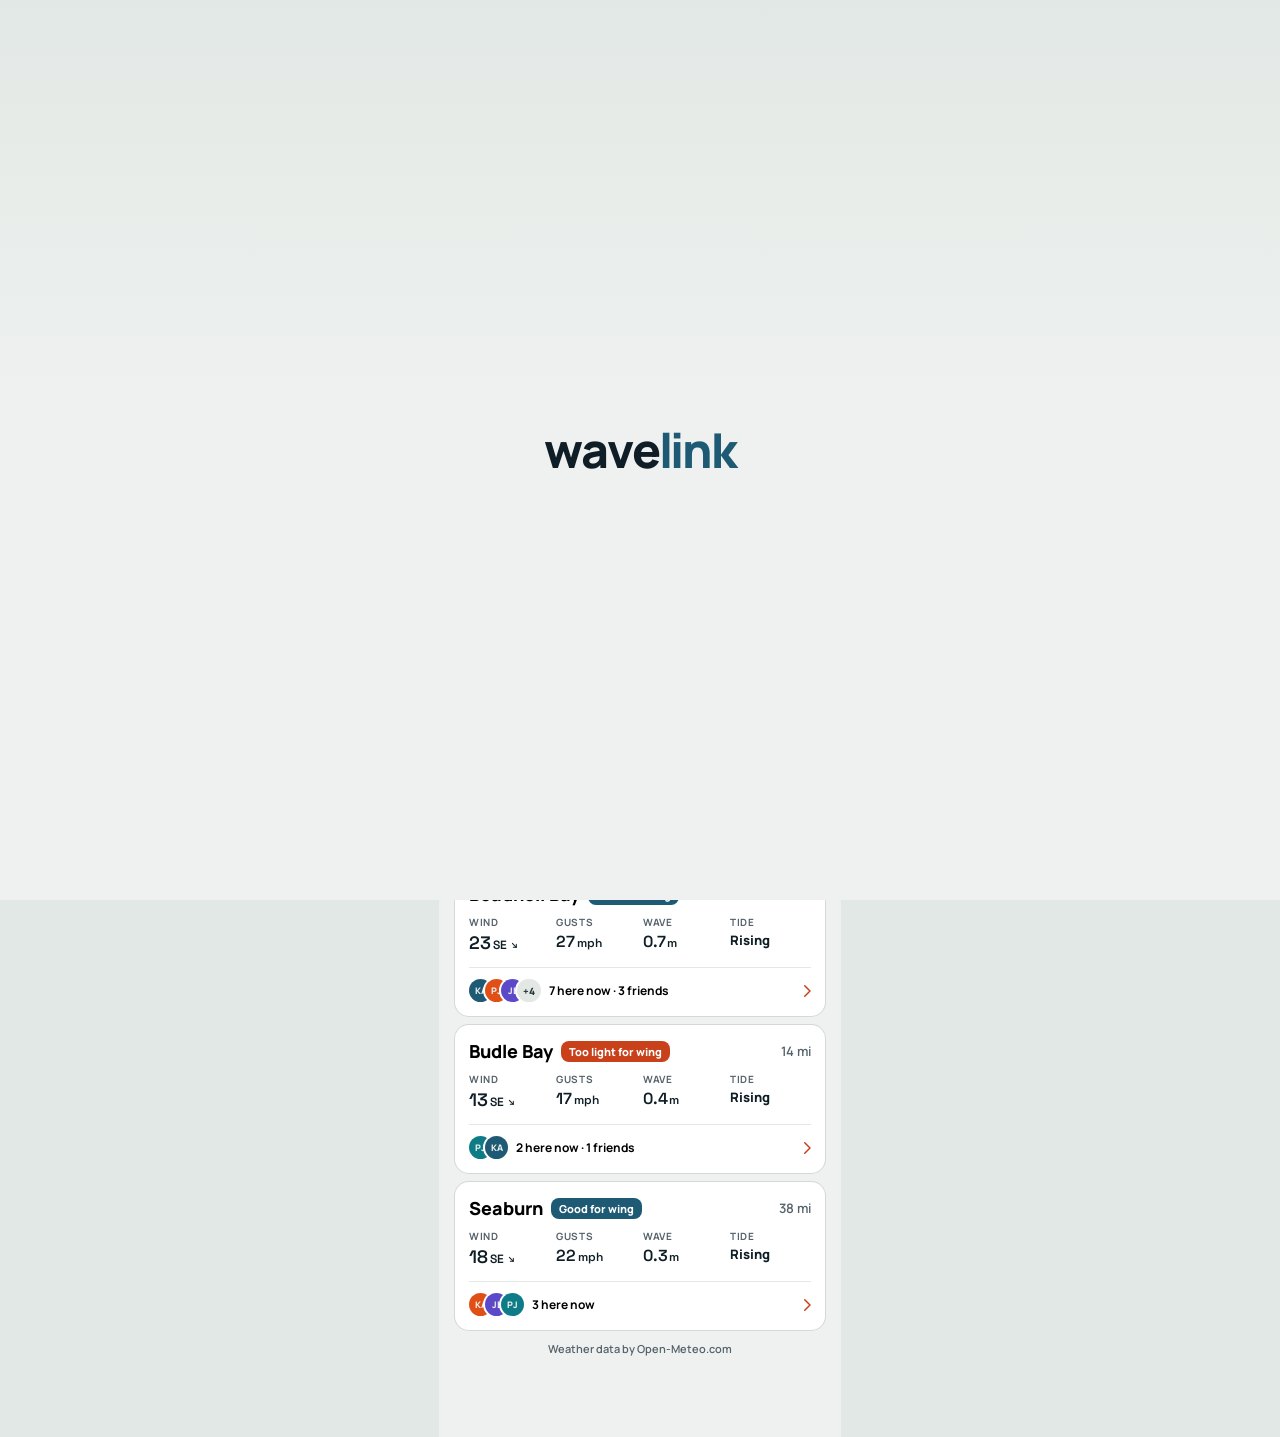
==== commit e0f9def3: "New theme and tidal data" ====
--- a/index.html
+++ b/index.html
@@ -11,7 +11,7 @@
     />
     <meta name="apple-mobile-web-app-capable" content="yes" />
     <meta name="apple-mobile-web-app-status-bar-style" content="default" />
-    <meta name="theme-color" content="#eaf1fc" />
+    <meta name="theme-color" content="#e2e8e5" />
     <link rel="preconnect" href="https://fonts.gstatic.com" crossorigin />
     <link
       href="https://fonts.googleapis.com/css2?family=Manrope:wght@400;500;600;700;800&family=Space+Grotesk:wght@500;600;700&display=swap"
@@ -19,17 +19,21 @@
     />
     <link rel="stylesheet" href="motion.css" />
     <link rel="manifest" href="manifest.json" />
-    <link rel="icon" href="assets/logo/favicon/favicon.ico" sizes="any" />
     <link
       rel="icon"
-      href="assets/logo/favicon/favicon.svg"
+      href="assets/wavelink-logo-files/favicon.ico"
+      sizes="any"
+    />
+    <link
+      rel="icon"
+      href="assets/wavelink-logo-files/favicon.svg"
       type="image/svg+xml"
     />
     <link
       rel="apple-touch-icon"
-      href="assets/logo/favicon/apple-touch-icon.png"
+      href="assets/wavelink-logo-files/apple-touch-icon.png"
     />
-    <meta name="theme-color" content="#eaf1fc" />
+    <meta name="theme-color" content="#e2e8e5" />
   </head>
   <body>
     <div class="splash" id="splash" aria-hidden="true">
@@ -65,17 +69,6 @@
       <span class="avatar">MS</span>
     </header>
     <main>
-      <!--<div class="search-bar">
-        <img src="assets/icons/ui/search.svg" class="search-icon" alt="" />
-        <label for="spot-search" class="visually-hidden"
-          >Search spots, people or activities</label
-        >
-        <input
-          id="spot-search"
-          type="search"
-          placeholder="Search spots, people or activities"
-        />
-      </div>-->
       <div class="checked-banner" id="checked-banner" hidden>
         <span class="checked-dot"></span>
         <div class="checked-text">
@@ -92,23 +85,56 @@
         <div class="condition-near-title">
           <img
             alt=""
-            src="assets/icons/nav/map-blue.svg"
+            src="assets/icons/nav/map.svg"
             class="condition-near-icon"
           />
           <span class="location">Beadnell Bay</span>
-          <span class="time">Now 14:20</span>
+          <span class="spot-verdict verdict--good" id="hero-verdict">Good</span>
         </div>
         <div class="hero-main">
           <div class="hero-wind">
             <span class="hero-number" id="hero-value">23</span>
             <div class="hero-unit">
               <span id="hero-unit">mph</span>
-              <span class="hero-dir" id="hero-dir">SE</span>
+              <span class="hero-dir-row">
+                <span
+                  class="hero-arrow"
+                  id="hero-arrow"
+                  aria-hidden="true"
+                ></span>
+                <span class="hero-dir" id="hero-dir">SE</span>
+              </span>
             </div>
           </div>
           <div class="hero-gusts">
             <span class="hero-gusts-label" id="hero-sec-label">Gusts</span>
             <span class="hero-gusts-value" id="hero-sec-value">27</span>
+          </div>
+        </div>
+        <div class="strip">
+          <div class="strip-head">
+            <span class="strip-title">Next 6 hours</span>
+            <span class="strip-peak" id="strip-peak"></span>
+          </div>
+          <div class="strip-bars">
+            <div class="bar-slot">
+              <span class="bar"></span><span class="bar-label"></span>
+            </div>
+            <div class="bar-slot">
+              <span class="bar"></span><span class="bar-label"></span>
+            </div>
+            <div class="bar-slot">
+              <span class="bar"></span><span class="bar-label"></span>
+            </div>
+            <div class="bar-slot">
+              <span class="bar"></span><span class="bar-label"></span>
+            </div>
+            <div class="bar-slot">
+              <span class="bar"></span><span class="bar-label"></span>
+            </div>
+            <div class="bar-slot">
+              <span class="bar"></span><span class="bar-label"></span>
+            </div>
           </div>
         </div>
 
@@ -116,18 +142,22 @@
           <div class="hero-metric">
             <span class="spot-label">Wave</span>
             <span class="spot-value">0.7 m</span>
-          </div>
-          <div class="hero-metric">
-            <span class="spot-label">Period</span>
-            <span class="spot-value">6 s</span>
+            <span class="spot-sub">Period 6s</span>
           </div>
           <div class="hero-metric">
             <span class="spot-label">Tide</span>
             <span class="spot-value">Rising</span>
+            <span class="spot-sub">High 15:42</span>
           </div>
           <div class="hero-metric">
-            <span class="spot-label">Water</span>
-            <span class="spot-value">14°</span>
+            <span class="spot-label">Air</span>
+            <span class="spot-value">18°</span>
+            <span class="spot-sub">Water 12°</span>
+          </div>
+          <div class="hero-metric">
+            <span class="spot-label">Sunset</span>
+            <span class="spot-value">19:48</span>
+            <span class="spot-sub">5 hr light</span>
           </div>
         </div>
         <div class="condition-near-description">
@@ -147,7 +177,7 @@
             id="photo-button"
             aria-label="Post a spot report"
           >
-            <img src="assets/icons/ui/camera-blue.svg" alt="" />
+            <img src="assets/icons/ui/camera.svg" alt="" />
           </button>
 
           <input
@@ -200,8 +230,7 @@
         </div>
         <div class="out-now-container">
           <div class="out-now-container-title">
-            <span class="dot"></span>
-            <span class="friends-count"
+            <span class="friend-count"
               ><b id="friend-total">6</b> friends on the water</span
             >
             <span class="spots-count"
@@ -210,7 +239,7 @@
           </div>
           <div class="friend-tiles">
             <a href="#" class="friend-tile">
-              <span class="friend-avatar" style="background: #1558e0">
+              <span class="friend-avatar" style="background: #1e5a73">
                 KA
                 <img
                   class="friend-badge"
@@ -332,7 +361,7 @@
             </div>
             <div class="spot-lower">
               <div class="spot-avatars">
-                <span class="mini-avatar" style="background: #1558e0">KA</span>
+                <span class="mini-avatar" style="background: #1e5a73">KA</span>
                 <span class="mini-avatar" style="background: #e04f15">PJ</span>
                 <span class="mini-avatar" style="background: #5b49c9">JL</span>
                 <span class="mini-more">+4</span>
@@ -368,7 +397,7 @@
             <div class="spot-lower">
               <div class="spot-avatars">
                 <span class="mini-avatar" style="background: #0e7c86">PJ</span>
-                <span class="mini-avatar" style="background: #1558e0">KA</span>
+                <span class="mini-avatar" style="background: #1e5a73">KA</span>
               </div>
               <span class="spot-here">2 here now · 1 friends</span>
               <img src="assets/icons/ui/chevron-right-blue.svg" alt="" />
@@ -546,7 +575,7 @@
 
       <div class="done-friends">
         <div class="spot-avatars">
-          <span class="mini-avatar" style="background: #1558e0">KA</span>
+          <span class="mini-avatar" style="background: #1e5a73">KA</span>
           <span class="mini-avatar" style="background: #e04f15">PJ</span>
           <span class="mini-avatar" style="background: #5b49c9">JL</span>
         </div>
@@ -578,8 +607,8 @@
     </dialog>
     <script src="script.js"></script>
     <script src="motion.js"></script>
+    <footer>
+      <p>Weather data by Open-Meteo.com</p>
+    </footer>
   </body>
-  <footer>
-    <p>Weather data by Open-Meteo.com</p>
-  </footer>
 </html>
--- a/style.css
+++ b/style.css
@@ -11,12 +11,12 @@
 }
 
 html {
-  background: #f4f7fb;
+  background: #eef1ef;
 }
 
 @media (min-width: 500px) {
   html {
-    background: #dfe6f0;
+    background: #e2e8e5;
   }
 }
 
@@ -32,7 +32,7 @@
   max-width: 402px;
   margin: 0 auto;
   min-height: 100vh;
-  background: linear-gradient(180deg, #e8f0fb 0%, #f4f7fb 130px);
+  background: linear-gradient(180deg, #e2e8e5 0%, #eef1ef 130px);
   font-family:
     "Manrope",
     -apple-system,
@@ -42,7 +42,7 @@
 }
 
 main {
-  padding-bottom: 30px;
+  padding-bottom: 0px;
 }
 
 footer {
@@ -77,10 +77,10 @@
 
 .avatar {
   flex-shrink: 0;
-  background-color: rgb(64, 70, 238);
+  background-color: #0f1e26;
   border-radius: 50px;
   padding: 7px 7px 7px 7px;
-  color: #fff;
+  color: #eef1ef;
   font-size: 12px;
   font-weight: 800;
   border: solid 1px white;
@@ -95,9 +95,7 @@
   padding: 0 14px;
   background: #fff;
   border-radius: 14px;
-  box-shadow:
-    0 1px 2px rgba(10, 27, 51, 0.06),
-    0 6px 18px -10px rgba(10, 27, 51, 0.18);
+  box-shadow: 0 0 0 1px #d3d9d6;
   margin-top: 12px;
   margin-bottom: 12px;
 }
@@ -117,8 +115,17 @@
   background: transparent;
   font-family: inherit;
   font-size: 16px;
-  color: #0a1b33;
+  color: #0f1e26;
   appearance: none;
+}
+
+.dir-arrow {
+  width: 11px;
+  height: 11px;
+  margin-left: 3px;
+  vertical-align: -1px;
+  color: inherit;
+  flex-shrink: 0;
 }
 
 .visually-hidden {
@@ -130,15 +137,13 @@
 }
 
 .condition-near {
-  background-color: white;
+  background-color: #ffffff;
   border-radius: 14px;
   margin-top: 20px;
   display: flex;
   flex-direction: column;
   padding: 14px;
-  box-shadow:
-    0 1px 2px rgba(10, 27, 51, 0.06),
-    0 6px 16px -12px rgba(10, 27, 51, 0.22);
+  box-shadow: 0 0 0 1px #d3d9d6;
 }
 
 .condition-near-icon {
@@ -154,6 +159,12 @@
   gap: 10px;
 }
 
+.condition-near-title .spot-verdict {
+  margin-left: auto;
+  flex-shrink: 0;
+  white-space: nowrap;
+}
+
 .condition-near-you {
   margin: 0;
   font-size: 14px;
@@ -161,34 +172,34 @@
 }
 
 .location {
-  font-size: 15px;
-  font-weight: 700;
-  color: rgb(0, 0, 0);
+  font-size: 16px;
+  font-weight: 800;
+  color: #0f1e26;
 }
 
 .time {
   font-size: 11px;
   font-weight: 500;
-  color: rgb(98, 98, 98);
+  color: #55626a;
   margin-left: auto;
 }
 
 .type {
   font-size: 9px;
   font-weight: 700;
-  color: #5a6c85;
+  color: #55626a;
 }
 
 .number {
   font-size: 19px;
   font-weight: 600;
-  color: #0a1b33;
+  color: #0f1e26;
 }
 
 .extra {
   font-size: 10px;
   font-weight: 600;
-  color: #5a6c85;
+  color: #55626a;
 }
 
 .type {
@@ -210,25 +221,40 @@
 }
 
 .hero-number {
-  font-size: 62px;
-  font-weight: 600;
-  letter-spacing: -2.5px;
-  line-height: 0.85;
-  color: #0a1b33;
+  font-family: "Space Grotesk", sans-serif;
+  font-size: 84px;
+  font-weight: 600;
+  letter-spacing: -4px;
+  line-height: 0.8;
+  color: #0f1e26;
 }
 
 .hero-unit {
   display: flex;
   flex-direction: column;
-  gap: 2px;
+  gap: 4px;
   padding-bottom: 5px;
-  font-size: 12px;
-  font-weight: 800;
-  color: #34465f;
+  font-size: 14px;
+  font-weight: 800;
+  color: #24343c;
+}
+
+.hero-dir-row {
+  display: flex;
+  align-items: center;
+  gap: 4px;
+}
+
+.hero-dir-row .dir-arrow {
+  width: 13px;
+  height: 13px;
+  margin: 0;
+  vertical-align: 0;
+  color: #c9411a;
 }
 
 .hero-dir {
-  color: #1558e0;
+  color: #c9411a;
 }
 
 .hero-gusts {
@@ -236,42 +262,138 @@
   flex-direction: column;
   gap: 2px;
   padding-bottom: 4px;
+  margin-left: auto;
 }
 
 .hero-gusts-label {
-  font-size: 11px;
-  font-weight: 700;
-  color: #5a6c85;
+  font-size: 10px;
+  font-weight: 700;
+  color: #55626a;
+  letter-spacing: 0.07em;
+  text-transform: uppercase;
 }
 
 .hero-gusts-value {
   font-family: "Space Grotesk", sans-serif;
-  font-size: 26px;
-  font-weight: 600;
-  color: #0a1b33;
+  font-size: 30px;
+  font-weight: 600;
+  line-height: 1;
+  color: #0f1e26;
+}
+
+.hero-gusts-unit {
+  font-family: "Space Grotesk", sans-serif;
+  font-size: 13px;
+  color: #55626a;
+  margin-left: 3px;
+}
+
+.strip {
+  margin-top: 0px;
+  padding-top: 12px;
+}
+
+.strip-head {
+  display: flex;
+  align-items: baseline;
+  margin-bottom: 8px;
+}
+
+.strip-title {
+  font-size: 10px;
+  font-weight: 700;
+  letter-spacing: 0.07em;
+  text-transform: uppercase;
+  color: #55626a;
+}
+
+.strip-peak {
+  margin-left: auto;
+  font-size: 11px;
+  font-weight: 800;
+  color: #c9411a;
+}
+
+.strip-bars {
+  display: flex;
+  gap: 5px;
+}
+
+.bar-slot {
+  flex: 1 1 0;
+  min-width: 0;
+  height: 64px;
+  display: flex;
+  flex-direction: column;
+  justify-content: flex-end;
+  align-items: center;
+  gap: 6px;
+}
+
+.bar {
+  width: 100%;
+  height: var(--v, 8px);
+  border-radius: 7px;
+  background: #d3d9d6;
+}
+
+.bar-label {
+  font-size: 10px;
+  font-weight: 700;
+  color: #55626a;
+}
+
+.bar-slot:first-child .bar-label {
+  color: #c9411a;
+  font-weight: 800;
+}
+
+.bar-slot[data-level="1"] .bar {
+  background: #e3e8e5;
+}
+.bar-slot[data-level="2"] .bar {
+  background: #c3d2d8;
+}
+.bar-slot[data-level="3"] .bar {
+  background: #8fb3c2;
+}
+.bar-slot[data-level="4"] .bar {
+  background: #1e5a73;
+}
+.bar-slot[data-level="5"] .bar {
+  background: #0f1e26;
+}
+
+.bar-slot:first-child .bar {
+  background: #c9411a;
 }
 
 .hero-metrics {
   display: flex;
-  gap: 6px;
+  gap: 0;
   margin-top: 11px;
   padding-top: 11px;
-  border-top: 1px solid #e4e9f0;
+  border-top: 1px solid #d3d9d6;
 }
 
 .hero-metric {
   flex: 1 1 0;
   display: flex;
   flex-direction: column;
-  gap: 1px;
+  gap: 2px;
+}
+
+.hero-metric + .hero-metric {
+  border-left: 1px solid #d3d9d6;
+  margin-left: 9px;
+  padding-left: 9px;
 }
 
 .hero-actions {
   display: flex;
   gap: 8px;
-  margin-top: 12px;
+  margin-top: 3px;
   padding-top: 12px;
-  border-top: 1px solid #e4e9f0;
 }
 
 .check-in-button {
@@ -279,16 +401,15 @@
   height: 46px;
   border: 0;
   border-radius: 12px;
-  background: #1558e0;
-  color: #fff;
-  font-size: 14px;
+  background: #0f1e26;
+  color: #eef1ef;
+  font-size: 15px;
   font-weight: 800;
   display: flex;
   align-items: center;
   justify-content: center;
   gap: 8px;
   cursor: pointer;
-  box-shadow: 0 8px 18px -8px rgba(21, 88, 224, 0.63);
 }
 
 .cam-button {
@@ -296,7 +417,7 @@
   height: 46px;
   border: 0;
   border-radius: 12px;
-  background: #eef4fe;
+  background: #e3e8e5;
   display: flex;
   align-items: center;
   justify-content: center;
@@ -310,9 +431,9 @@
   margin-bottom: 8px;
   font-size: 10px;
   font-weight: 700;
-  letter-spacing: 0.09em;
+  letter-spacing: 0.07em;
   text-transform: uppercase;
-  color: #5a6c85;
+  color: #55626a;
 }
 
 .sport-picker {
@@ -325,28 +446,26 @@
 .pills {
   display: flex;
   gap: 7px;
-  background-color: white;
+  background-color: #ffffff;
   border-radius: 14px;
   padding: 5px 5px 5px 5px;
-  box-shadow:
-    0 1px 2px rgba(10, 27, 51, 0.06),
-    0 6px 16px -12px rgba(10, 27, 51, 0.22);
+  box-shadow: 0 0 0 1px #d3d9d6;
 }
 
 .pills label {
-  background-color: white;
+  background-color: #ffffff;
   border-radius: 14px;
   display: flex;
   flex-direction: column;
   align-items: center;
   justify-content: center;
-  font-size: 10px;
+  font-size: 11px;
   flex-grow: 1;
   flex-basis: 0;
   height: 46px;
   gap: 2px;
   font-weight: 700;
-  color: #34465f;
+  color: #24343c;
 }
 
 .pills input {
@@ -356,8 +475,8 @@
 }
 
 .pills input:checked + label {
-  background-color: #1558e0;
-  color: white;
+  background-color: #0f1e26;
+  color: #eef1ef;
 }
 
 .pills label img {
@@ -370,15 +489,13 @@
 }
 
 .out-now-container {
-  background-color: white;
+  background-color: #ffffff;
   border-radius: 14px;
   margin-top: -10px;
   display: flex;
   flex-direction: column;
   padding: 14px;
-  box-shadow:
-    0 1px 2px rgba(10, 27, 51, 0.06),
-    0 6px 16px -12px rgba(10, 27, 51, 0.22);
+  box-shadow: 0 0 0 1px #d3d9d6;
 }
 
 .out-now-title {
@@ -388,15 +505,16 @@
 }
 
 .out-right-now-title {
-  font-size: 17px;
-  font-weight: 800;
+  font-size: 19px;
+  font-weight: 800;
+  letter-spacing: -0.3px;
 }
 
 .out-now-see-all {
   text-decoration: none;
-  font-size: 11.5px;
-  font-weight: 700;
-  color: #1558e0;
+  font-size: 13px;
+  font-weight: 700;
+  color: #c9411a;
   padding: 8px;
   margin: -8px;
 }
@@ -412,19 +530,19 @@
   width: 9px;
   height: 9px;
   border-radius: 50%;
-  background: #0b7a53;
+  background: #1e5a73;
   flex-shrink: 0;
 }
 
 .spots-count {
   margin-left: auto;
-  font-size: 10.5px;
-  font-weight: 700;
-  color: #5a6c85;
+  font-size: 12px;
+  font-weight: 700;
+  color: #55626a;
 }
 
 .friend-count {
-  font-size: 14.5px;
+  font-size: 15px;
   font-weight: 800;
 }
 
@@ -445,19 +563,19 @@
 
 .add-friend {
   justify-content: center;
-  border: 1.5px dashed #c2d3e8;
+  border: 1.5px dashed #8fb3c2;
   background: #fff;
 }
 
 .add-friend .friend-avatar {
-  background: #eef4fe !important;
-  color: #1558e0;
+  background: #e3e8e5 !important;
+  color: #0f1e26;
   font-size: 20px;
   font-weight: 600;
 }
 
 .add-friend .friend-name {
-  color: #1558e0;
+  color: #0f1e26;
 }
 
 .friend-tile,
@@ -476,7 +594,7 @@
   text-align: center;
   text-decoration: none;
   color: inherit;
-  background-color: #f4f7fb;
+  background-color: #f2f4f3;
   border-radius: 12px;
 }
 
@@ -485,8 +603,8 @@
   width: 36px;
   height: 36px;
   border-radius: 50%;
-  color: #fff;
-  font-size: 12px;
+  color: #eef1ef;
+  font-size: 13px;
   font-weight: 800;
   display: flex;
   align-items: center;
@@ -511,16 +629,16 @@
   overflow: hidden;
   text-overflow: ellipsis;
   max-width: 100%;
-  font-size: 12px;
-  font-weight: 800;
-  color: #0a1b33;
+  font-size: 12.5px;
+  font-weight: 800;
+  color: #0f1e26;
   text-decoration: none;
 }
 
 .friend-status {
-  font-size: 10px;
-  font-weight: 600;
-  color: #5a6c85;
+  font-size: 11px;
+  font-weight: 600;
+  color: #55626a;
   line-height: 1.25;
   text-decoration: none;
 }
@@ -531,23 +649,29 @@
   gap: 8px;
   margin-top: 12px;
   padding-top: 11px;
-  border-top: 1px solid #edf1f6;
+  border-top: 1px solid #e3e8e5;
 }
 
 .people-out {
-  font-size: 12px;
-  font-weight: 700;
-  color: #34465f;
+  font-size: 13px;
+  font-weight: 700;
+  color: #24343c;
+}
+
+.people-out b {
+  font-family: "Space Grotesk", sans-serif;
+  font-size: 16px;
+  font-weight: 600;
 }
 
 .busiest {
   margin-left: auto;
   display: flex;
   align-items: center;
-  font-size: 11px;
+  font-size: 12px;
   font-weight: 700;
   gap: 4px;
-  color: #1558e0;
+  color: #0f1e26;
   text-decoration: none;
   white-space: nowrap;
 }
@@ -566,9 +690,9 @@
 
 .favourite-spots-edit {
   text-decoration: none;
-  font-size: 11.5px;
-  font-weight: 700;
-  color: #1558e0;
+  font-size: 13px;
+  font-weight: 700;
+  color: #c9411a;
   padding: 8px;
   margin: -8px;
 }
@@ -581,12 +705,13 @@
 
 .favourite-spots-title {
   margin: 0;
-  font-size: 17px;
-  font-weight: 800;
+  font-size: 19px;
+  font-weight: 800;
+  letter-spacing: -0.3px;
 }
 
 .favourite-tile {
-  background-color: white;
+  background-color: #ffffff;
   border-radius: 14px;
   display: flex;
   flex-direction: column;
@@ -594,9 +719,7 @@
   text-decoration: none;
   color: inherit;
   gap: 9px;
-  box-shadow:
-    0 1px 2px rgba(10, 27, 51, 0.06),
-    0 6px 16px -12px rgba(10, 27, 51, 0.22);
+  box-shadow: 0 0 0 1px #d3d9d6;
 }
 
 .favourite-spots {
@@ -616,7 +739,41 @@
   flex-basis: 0;
   display: flex;
   flex-direction: column;
-  gap: 1px;
+  gap: 2px;
+}
+
+/* wave + water sit a step down from wind, as on the artboard */
+.fav-metric .spot-value {
+  font-size: 16px;
+  font-weight: 600;
+  letter-spacing: -0.2px;
+}
+
+/* wind is always the first cell */
+.fav-metric:nth-child(1) .spot-value {
+  font-size: 18px;
+}
+
+/* tide is always the last cell, and it is a word, not a number */
+.fav-metric:nth-child(4) .spot-value {
+  font-family:
+    "Manrope",
+    -apple-system,
+    sans-serif;
+  font-size: 13px;
+  font-weight: 800;
+  letter-spacing: 0;
+}
+
+.fav-metric .spot-value .unit {
+  font-size: 12px;
+  color: #0f1e26;
+  margin-left: 2px;
+}
+
+.fav-metric .dir-arrow {
+  width: 9px;
+  height: 9px;
 }
 
 .spot-upper {
@@ -627,65 +784,76 @@
 
 .spot-name {
   font-size: 18px;
-  font-weight: 700;
+  font-weight: 800;
 }
 
 .spot-verdict {
-  font-size: 12px;
+  font-size: 11px;
   font-weight: 800;
   padding: 3px 8px;
   border-radius: 8px;
 }
 
 .verdict--good {
-  color: #0b7a53;
-  background: #e6f4ee;
+  color: #ffffff;
+  background: #1e5a73;
 }
 .verdict--moderate {
-  color: #9a5b00;
-  background: #fbf0de;
+  color: #24343c;
+  background: #e3e8e5;
 }
 .verdict--poor {
-  color: #c0392b;
-  background: #fbeae7;
+  color: white;
+  background: #c9411a;
 }
 
 .spot-dist {
   margin-left: auto;
   font-size: 13px;
-  font-weight: 500;
-  color: #5a6c85;
+  font-weight: 600;
+  color: #55626a;
 }
 
 .spot-label {
-  font-size: 8.5px;
+  font-size: 10px;
   font-weight: 700;
   letter-spacing: 0.07em;
   text-transform: uppercase;
-  color: #5a6c85;
+  color: #55626a;
 }
 
 .spot-value {
-  font-size: 15px;
+  font-family: "Space Grotesk", sans-serif;
+  font-size: 18px;
   font-weight: 600;
   letter-spacing: -0.3px;
-  color: #0a1b33;
-}
-
-.spot-tide {
-  font-family: inherit;
-  font-size: 12.5px;
-  font-weight: 700;
-  padding-top: 2px;
+  color: #0f1e26;
+  white-space: nowrap;
+}
+
+.spot-value .unit {
+  font-size: 12px;
+  font-weight: 600;
+  letter-spacing: 0;
+  color: #55626a;
+  margin-left: 2px;
+}
+
+.spot-sub {
+  margin-top: 1px;
+  font-size: 11px;
+  font-weight: 600;
+  color: #55626a;
+  white-space: nowrap;
 }
 
 .spot-lower {
   display: flex;
   align-items: center;
   gap: 8px;
-  margin-top: 12px;
+  margin-top: 4px;
   padding-top: 11px;
-  border-top: 1px solid #edf1f6;
+  border-top: 1px solid #e3e8e5;
 }
 
 .spot-avatars {
@@ -702,7 +870,7 @@
   justify-content: center;
   font-size: 9px;
   font-weight: 800;
-  color: #fff;
+  color: #eef1ef;
   box-shadow: 0 0 0 2px #fff;
 }
 
@@ -712,9 +880,9 @@
   border-radius: 12px;
   display: flex;
   align-items: center;
-  background: #edf1f6;
-  color: #34465f;
-  font-size: 9.5px;
+  background: #e3e8e5;
+  color: #24343c;
+  font-size: 10px;
   font-weight: 800;
   box-shadow: 0 0 0 2px #fff;
 }
@@ -728,7 +896,7 @@
   margin-right: auto;
   display: flex;
   align-items: center;
-  font-size: 11px;
+  font-size: 12px;
   font-weight: 700;
   gap: 4px;
   text-decoration: none;
@@ -753,7 +921,7 @@
   height: 70px;
   padding: 4px 8px 0;
   background: rgba(255, 255, 255, 0.98);
-  border-top: 1px solid #e4e9f0;
+  border-top: 1px solid #d3d9d6;
 }
 
 .tab {
@@ -765,9 +933,9 @@
   align-items: center;
   justify-content: center;
   gap: 3px;
-  font-size: 10px;
-  font-weight: 700;
-  color: #5a6c85;
+  font-size: 11px;
+  font-weight: 700;
+  color: #55626a;
   text-decoration: none;
 }
 
@@ -778,7 +946,8 @@
 }
 
 .tab.is-active {
-  color: #1558e0;
+  font-weight: 800;
+  color: #c9411a;
 }
 
 .tab.is-active img {
@@ -795,7 +964,7 @@
   gap: 12px;
   padding: 12px 14px;
   border-radius: 15px;
-  background: #f4f7fb;
+  background: #f2f4f3;
 }
 
 .until-time {
@@ -803,14 +972,14 @@
   font-size: 30px;
   font-weight: 600;
   letter-spacing: -1px;
-  color: #0a1b33;
+  color: #0f1e26;
 }
 
 .until-note {
   margin-left: auto;
   font-size: 11.5px;
   font-weight: 700;
-  color: #5a6c85;
+  color: #55626a;
 }
 
 .until-chips {
@@ -829,9 +998,9 @@
   flex: 1 1 0;
   height: 42px;
   border-radius: 12px;
-  border: 1px solid #e4e9f0;
+  border: 1px solid #d3d9d6;
   background: #fff;
-  color: #34465f;
+  color: #24343c;
   display: flex;
   align-items: center;
   justify-content: center;
@@ -841,9 +1010,9 @@
 }
 
 .until-chips input:checked + label {
-  background: #eef4fe;
-  border: 1.5px solid #1558e0;
-  color: #1558e0;
+  background: #e3e8e5;
+  border: 1.5px solid #0f1e26;
+  color: #0f1e26;
 }
 
 .sheet {
@@ -877,7 +1046,7 @@
   width: 38px;
   height: 5px;
   border-radius: 3px;
-  background: #dce3ec;
+  background: #d3d9d6;
   align-self: center;
   flex-shrink: 0;
 }
@@ -887,13 +1056,13 @@
   font-size: 21px;
   font-weight: 800;
   letter-spacing: -0.5px;
-  color: #0a1b33;
+  color: #0f1e26;
 }
 
 .sheet-sub {
   margin: 3px 0 0;
   font-size: 11.5px;
-  color: #5a6c85;
+  color: #55626a;
 }
 
 .sheet-field {
@@ -907,14 +1076,14 @@
   font-weight: 800;
   letter-spacing: 0.09em;
   text-transform: uppercase;
-  color: #5a6c85;
+  color: #55626a;
 }
 
 .sheet-note {
   margin: 0;
   font-size: 10.5px;
   line-height: 1.45;
-  color: #5a6c85;
+  color: #55626a;
 }
 
 .until-display img {
@@ -923,7 +1092,7 @@
 }
 
 .sheet .pills {
-  background-color: #f4f7fb;
+  background-color: #f2f4f3;
 }
 
 .visibility {
@@ -941,9 +1110,9 @@
   flex: 1 1 0;
   height: 44px;
   border-radius: 13px;
-  border: 1px solid #e4e9f0;
+  border: 1px solid #d3d9d6;
   background: #fff;
-  color: #34465f;
+  color: #24343c;
   display: flex;
   align-items: center;
   justify-content: center;
@@ -954,9 +1123,9 @@
 }
 
 .visibility input:checked + label {
-  background: #eef4fe;
-  border: 1.5px solid #1558e0;
-  color: #1558e0;
+  background: #e3e8e5;
+  border: 1.5px solid #0f1e26;
+  color: #0f1e26;
 }
 
 .visibility label img {
@@ -968,8 +1137,8 @@
   height: 50px;
   border: 0;
   border-radius: 14px;
-  background: #1558e0;
-  color: #fff;
+  background: #0f1e26;
+  color: #eef1ef;
   font-family: inherit;
   font-size: 15.5px;
   font-weight: 800;
@@ -980,9 +1149,9 @@
   height: 50px;
   margin-top: -8px;
   border: 0;
-  background: #f4f7fb;
-  color: #5a6c85;
-  border: 1.5px solid #e4e9f0;
+  background: #f2f4f3;
+  color: #55626a;
+  border: 1.5px solid #d3d9d6;
   border-radius: 14px;
   font-family: inherit;
   font-size: 13px;
@@ -1003,7 +1172,7 @@
   width: 68px;
   height: 68px;
   border-radius: 50%;
-  background: #e6f4ee;
+  background: #e3e8e5;
   display: flex;
   align-items: center;
   justify-content: center;
@@ -1020,7 +1189,7 @@
   gap: 11px;
   padding: 12px 14px;
   border-radius: 14px;
-  background: #f4f7fb;
+  background: #f2f4f3;
 }
 
 .checked-text {
@@ -1034,14 +1203,14 @@
 .checked-title {
   font-size: 12.5px;
   font-weight: 800;
-  color: #0a1b33;
+  color: #0f1e26;
 }
 
 .done-friends .checked-title {
-  color: #0a1b33;
+  color: #0f1e26;
 }
 .done-friends .mini-avatar {
-  box-shadow: 0 0 0 2px #f4f7fb;
+  box-shadow: 0 0 0 2px #f2f4f3;
 }
 
 .sheet:focus {
@@ -1062,8 +1231,8 @@
   height: 54px;
   border: 0;
   border-radius: 14px;
-  background: #eef4fe;
-  color: #1558e0;
+  background: #e3e8e5;
+  color: #0f1e26;
   font-family: inherit;
   font-size: 14.5px;
   font-weight: 800;
@@ -1086,7 +1255,7 @@
   padding: 11px 13px;
   margin-top: 12px;
   border-radius: 14px;
-  background: #1558e0;
+  background: #0f1e26;
 }
 
 .checked-banner[hidden] {
@@ -1097,7 +1266,7 @@
   width: 9px;
   height: 9px;
   border-radius: 50%;
-  background: #7be8b8;
+  background: #8fb3c2;
   flex-shrink: 0;
 }
 
@@ -1111,12 +1280,12 @@
 .checked-title {
   font-size: 12.5px;
   font-weight: 800;
-  color: #fff;
+  color: #eef1ef;
 }
 
 .checked-sub {
   font-size: 11px;
-  color: #c7dbfb;
+  color: #8fb3c2;
 }
 
 .checked-out {
@@ -1125,7 +1294,7 @@
   border: 0;
   border-radius: 10px;
   background: rgba(255, 255, 255, 0.18);
-  color: #fff;
+  color: #eef1ef;
   font-family: inherit;
   font-size: 11.5px;
   font-weight: 800;
@@ -1153,6 +1322,17 @@
   display: none;
 }
 
+footer {
+  padding-bottom: 70px;
+  text-align: center;
+}
+
+footer p {
+  font-size: 11px;
+  font-weight: 600;
+  color: #55626a;
+}
+
 /*Site HTML*/
 
 .site-header {
@@ -1191,16 +1371,109 @@
   width: 26px;
 }
 
+.sport-picker-site {
+  display: flex;
+  background-color: white;
+  border-radius: 10px;
+  box-shadow: 0 0 0 1px #d3d9d6;
+  padding: 10px;
+  margin-top: 10px;
+  align-items: center;
+  gap: 10px;
+}
+
+.sport-site-icon {
+  width: 34px;
+  height: 34px;
+  border-radius: 10px;
+  background: #0f1e26;
+  display: flex;
+  align-items: center;
+  justify-content: center;
+  flex-shrink: 0;
+  margin-right: 0px;
+}
+
+.sport-site-icon img {
+  width: 19px;
+  height: 19px;
+  filter: brightness(0) invert(1);
+}
+
+.sport-site-text {
+  display: flex;
+  flex-direction: column;
+  gap: 1px;
+  min-width: 0;
+}
+
+.sport-site {
+  font-size: 13px;
+  font-weight: 800;
+  color: black;
+  text-transform: capitalize;
+}
+
+.sport-site-description {
+  font-size: 11px;
+  font-weight: 600;
+  color: #55626a;
+}
+
+.sport-site-description b {
+  font-size: 11px;
+  font-weight: 600;
+  color: #55626a;
+}
+
+.sport-change {
+  position: relative;
+  margin-left: auto;
+  flex-shrink: 0;
+  display: flex;
+  align-items: center;
+  gap: 4px;
+  height: 34px;
+  padding: 0 12px;
+  border-radius: 10px;
+  background: #e3e8e5;
+  color: #24343c;
+  font-size: 11px;
+  font-weight: 800;
+}
+
+.sport-change-arrow {
+  display: flex;
+  align-items: center;
+  flex-shrink: 0;
+}
+
+.sport-change-arrow img {
+  display: block;
+  width: 13px;
+  height: 13px;
+}
+
+.sport-change select {
+  opacity: 0;
+  position: absolute;
+  inset: -10px -8px;
+  border: 0;
+  font-family: inherit;
+  font-size: 16px;
+  cursor: pointer;
+  -webkit-appearance: none;
+  appearance: none;
+}
+
 .condition-near-site {
-  background-color: white;
+  background-color: #ffffff;
   border-radius: 14px;
   margin-top: 20px;
   display: flex;
   flex-direction: column;
   padding: 14px;
-  box-shadow:
-    0 1px 2px rgba(10, 27, 51, 0.06),
-    0 6px 16px -12px rgba(10, 27, 51, 0.22);
+  box-shadow: 0 0 0 1px #d3d9d6;
 }
 
 .condition-near-icon {
@@ -1231,7 +1504,7 @@
 }
 
 .hero-metric-site {
-  background-color: #eef4fe;
+  background-color: #e3e8e5;
   border-radius: 10px;
   padding: 10px;
   flex: 1 1 0;
@@ -1251,9 +1524,10 @@
 
 .spot-label-site,
 .spot-value-site {
-  font-size: 8.5px;
-  font-weight: 700;
-  color: #5a6c85;
+  font-size: 10px;
+  font-weight: 600;
+  color: #55626a;
+  white-space: nowrap;
 }
 
 .spot-label-site {
@@ -1261,7 +1535,7 @@
 }
 
 .lower-weather {
-  border-top: 1px solid #e4e9f0;
+  border-top: 1px solid #d3d9d6;
   display: flex;
   align-items: left;
   padding-top: 10px;
@@ -1277,21 +1551,107 @@
   margin-right: 10px;
   font-size: 11px;
   font-weight: 600;
-  color: #5a6c85;
+  color: #55626a;
 }
 
 .weather-desc-2 {
   margin-right: 10px;
   font-size: 11px;
   font-weight: 600;
-  color: #5a6c85;
+  color: #55626a;
 }
 
 .weather-desc-3 {
   margin-right: 10px;
   font-size: 11px;
   font-weight: 600;
-  color: #5a6c85;
+  color: #55626a;
+}
+
+.tide {
+  margin-top: 5px;
+  background-color: #e3e8e5;
+  border-radius: 10px;
+  padding: 10px;
+}
+
+.tide-head {
+  display: flex;
+  align-items: baseline;
+  margin-bottom: 8px;
+}
+
+.tide-title {
+  font-size: 10px;
+  font-weight: 700;
+  letter-spacing: 0.07em;
+  text-transform: uppercase;
+  color: #55626a;
+}
+
+.tide-next {
+  margin-left: auto;
+  font-size: 11px;
+  font-weight: 800;
+  color: #c9411a;
+}
+
+.tide-chart {
+  display: block;
+  width: 100%;
+  height: 100%;
+}
+
+.tide-fill {
+  fill: #8fb3c277;
+}
+
+.tide-line {
+  fill: none;
+  stroke: #24343c;
+  stroke-width: 1.5;
+  stroke-linejoin: round;
+}
+
+.tide-dot {
+  position: absolute;
+  width: 9px;
+  height: 9px;
+  margin: -4.5px 0 0 -4.5px;
+  border-radius: 50%;
+  background: #c9411a;
+  box-shadow: 0 0 0 2px #fff;
+}
+
+.tide-labels {
+  position: relative;
+  height: 14px;
+  margin-top: 6px;
+}
+
+.tide-mark {
+  position: absolute;
+  transform: translateX(-50%);
+  white-space: nowrap;
+  font-size: 10px;
+  font-weight: 700;
+  color: #55626a;
+}
+
+.tide-chart-wrap {
+  position: relative;
+  height: 72px;
+  margin-top: 12px;
+}
+
+.tide-now-label {
+  position: absolute;
+  transform: translate(-50%, -100%);
+  margin-top: -7px;
+  white-space: nowrap;
+  font-size: 10px;
+  font-weight: 800;
+  color: #c9411a;
 }
 
 #photo-button-site {
@@ -1299,7 +1659,7 @@
   border: 0;
   border-radius: 14px;
   background: white;
-  color: #1558e0;
+  color: #0f1e26;
   font-family: inherit;
   font-size: 14.5px;
   font-weight: 800;
@@ -1308,7 +1668,7 @@
   justify-content: center;
   gap: 8px;
   cursor: pointer;
-  border: 1px solid #e4e9f0;
+  border: 1px solid #d3d9d6;
 }
 
 #photo-button-site img {
@@ -1321,7 +1681,7 @@
   border: 0;
   border-radius: 14px;
   background: white;
-  color: #1558e0;
+  color: #0f1e26;
   font-family: inherit;
   font-size: 14.5px;
   font-weight: 800;
@@ -1331,7 +1691,7 @@
   gap: 8px;
   cursor: pointer;
   padding: 15px;
-  border: 1px solid #e4e9f0;
+  border: 1px solid #d3d9d6;
 }
 
 .group-chat-button img {
@@ -1341,12 +1701,10 @@
 
 .site-people-here {
   margin-top: 15px;
-  background-color: white;
+  background-color: #ffffff;
   border-radius: 14px;
   padding: 10px;
-  box-shadow:
-    0 1px 2px rgba(10, 27, 51, 0.06),
-    0 6px 16px -12px rgba(10, 27, 51, 0.22);
+  box-shadow: 0 0 0 1px #d3d9d6;
 }
 
 .site-people-header {
@@ -1358,11 +1716,13 @@
 .site-people-header h2 {
   margin: 0;
   font-size: 15px;
-  font-weight: 600;
-  color: #0a1b33;
+  font-weight: 800;
+  color: #0f1e26;
 }
 
 .site-people-header h2 b {
+  font-family: "Space Grotesk", sans-serif;
+  font-size: 17px;
   font-weight: 600;
 }
 
@@ -1372,9 +1732,9 @@
   align-items: center;
   gap: 2px;
   text-decoration: none;
-  font-size: 14px;
-  font-weight: 500;
-  color: #1558e0;
+  font-size: 13px;
+  font-weight: 700;
+  color: #c9411a;
   white-space: nowrap;
 }
 
@@ -1384,15 +1744,13 @@
 
 .site-people-here {
   margin-top: 15px;
-  background-color: white;
+  background-color: #ffffff;
   border-radius: 14px;
   padding: 14px;
   display: flex;
   flex-direction: column;
   gap: 12px;
-  box-shadow:
-    0 1px 2px rgba(10, 27, 51, 0.06),
-    0 6px 16px -12px rgba(10, 27, 51, 0.22);
+  box-shadow: 0 0 0 1px #d3d9d6;
 }
 
 .site-people-main {
@@ -1409,13 +1767,156 @@
 }
 
 .people-friends-title {
-  font-size: 12.5px;
-  font-weight: 800;
-  color: #1558e0;
+  font-size: 13px;
+  font-weight: 800;
+  color: #0f1e26;
 }
 
 .people-friends-sub {
   font-size: 11px;
   font-weight: 600;
-  color: #5a6c85;
-}
+  color: #55626a;
+}
+
+.site-forecast {
+  background-color: #ffffff;
+  border-radius: 14px;
+  box-shadow: 0 0 0 1px #d3d9d6;
+  padding: 3px 15px 10px 15px;
+  margin-top: 20px;
+  margin-bottom: 50px;
+}
+
+.site-forecast-header {
+  font-size: 11px;
+}
+
+.site-forecast-header h2 {
+  margin: 0;
+  font-size: 15px;
+  font-weight: 800;
+  color: #0f1e26;
+}
+
+.forecast-days {
+  display: flex;
+  gap: 6px;
+}
+
+.forecast-days input {
+  position: absolute;
+  opacity: 0;
+  pointer-events: none;
+}
+
+.forecast-days label {
+  flex: 1 1 0;
+  min-width: 0;
+  padding: 9px 4px;
+  border-radius: 12px;
+  background: #f2f4f3;
+  display: flex;
+  flex-direction: column;
+  align-items: center;
+  gap: 2px;
+  cursor: pointer;
+}
+
+.forecast-days input:checked + label {
+  background: #0f1e26;
+  color: #eef1ef;
+}
+
+.day-name {
+  font-size: 10px;
+  font-weight: 700;
+  color: #55626a;
+}
+
+.day-wind {
+  font-family: "Space Grotesk", sans-serif;
+  font-size: 18px;
+  font-weight: 600;
+  color: #0f1e26;
+}
+
+.day-dir {
+  font-size: 10px;
+  font-weight: 700;
+  color: #55626a;
+}
+
+.forecast-days input:checked + label .day-name,
+.forecast-days input:checked + label .day-wind,
+.forecast-days input:checked + label .day-dir {
+  color: #eef1ef;
+}
+
+.hours {
+  display: flex;
+  gap: 2px;
+  margin-top: 12px;
+  padding-top: 12px;
+  border-top: 1px solid #e3e8e5;
+
+  overflow-x: auto;
+  scrollbar-width: none;
+  margin-left: -15px;
+  margin-right: -15px;
+  padding-left: 15px;
+  padding-right: 15px;
+  touch-action: pan-x;
+  overscroll-behavior-x: contain;
+}
+
+.hours::-webkit-scrollbar {
+  display: none;
+}
+
+.hour {
+  flex: 0 0 44px;
+  min-width: 0;
+  display: flex;
+  flex-direction: column;
+  align-items: center;
+  gap: 3px;
+}
+
+.hour-label {
+  font-size: 10px;
+  font-weight: 700;
+  color: #55626a;
+}
+
+.hour.is-now .hour-label {
+  color: #c9411a;
+  font-weight: 800;
+}
+
+.hour-wind {
+  font-family: "Space Grotesk", sans-serif;
+  font-size: 18px;
+  font-weight: 600;
+  color: #0f1e26;
+}
+
+.hour-arrow {
+  width: 13px;
+  height: 13px;
+  color: #55626a;
+}
+
+.hour.is-daybreak {
+  border-left: 1px solid #e3e8e5;
+  padding-left: 6px;
+  margin-left: 4px;
+}
+
+.hour.is-daybreak .hour-label {
+  color: #0f1e26;
+  font-weight: 800;
+}
+
+.hour.is-night .hour-wind {
+  color: #8fb3c2;
+}
--- a/motion.css
+++ b/motion.css
@@ -19,15 +19,15 @@
     -apple-system,
     sans-serif;
   font-weight: 800;
-  font-size: 24px;
+  font-size: 25px;
   letter-spacing: -0.045em;
   line-height: 1;
-  color: #0a1b33;
+  color: #0f1e26;
   text-decoration: none;
 }
 
 .brand-link {
-  color: #1558e0;
+  color: #1e5a73;
 }
 
 /* the w, and the wave it turns into */
@@ -56,7 +56,7 @@
 
 .brand-wave path {
   fill: none;
-  stroke: #1558e0;
+  stroke: #1e5a73;
   stroke-width: 4.6;
   stroke-linecap: round;
   stroke-dasharray: 1;
@@ -118,7 +118,7 @@
   content: "";
   position: absolute;
   inset: 0;
-  background: linear-gradient(180deg, #e8f0fb 0%, #f4f7fb 45%);
+  background: linear-gradient(180deg, #e2e8e5 0%, #eef1ef 45%);
   transition: opacity 0.5s ease 0.15s;
 }
 
@@ -133,13 +133,13 @@
   font-size: 48px;
   letter-spacing: -0.045em;
   line-height: 1;
-  color: #0a1b33;
+  color: #0f1e26;
   transform-origin: 0 0;
   transition: transform 0.8s cubic-bezier(0.65, 0, 0.35, 1);
 }
 
 .splash-word .blue {
-  color: #1558e0;
+  color: #1e5a73;
 }
 
 /* 1. letters rise in, 55ms apart   2. a swell rolls through the name */
@@ -189,7 +189,7 @@
     sans-serif;
   font-size: 12.5px;
   font-weight: 700;
-  color: #5a6c85;
+  color: #55626a;
   opacity: 0;
   transform: translateY(4px);
   transition:
